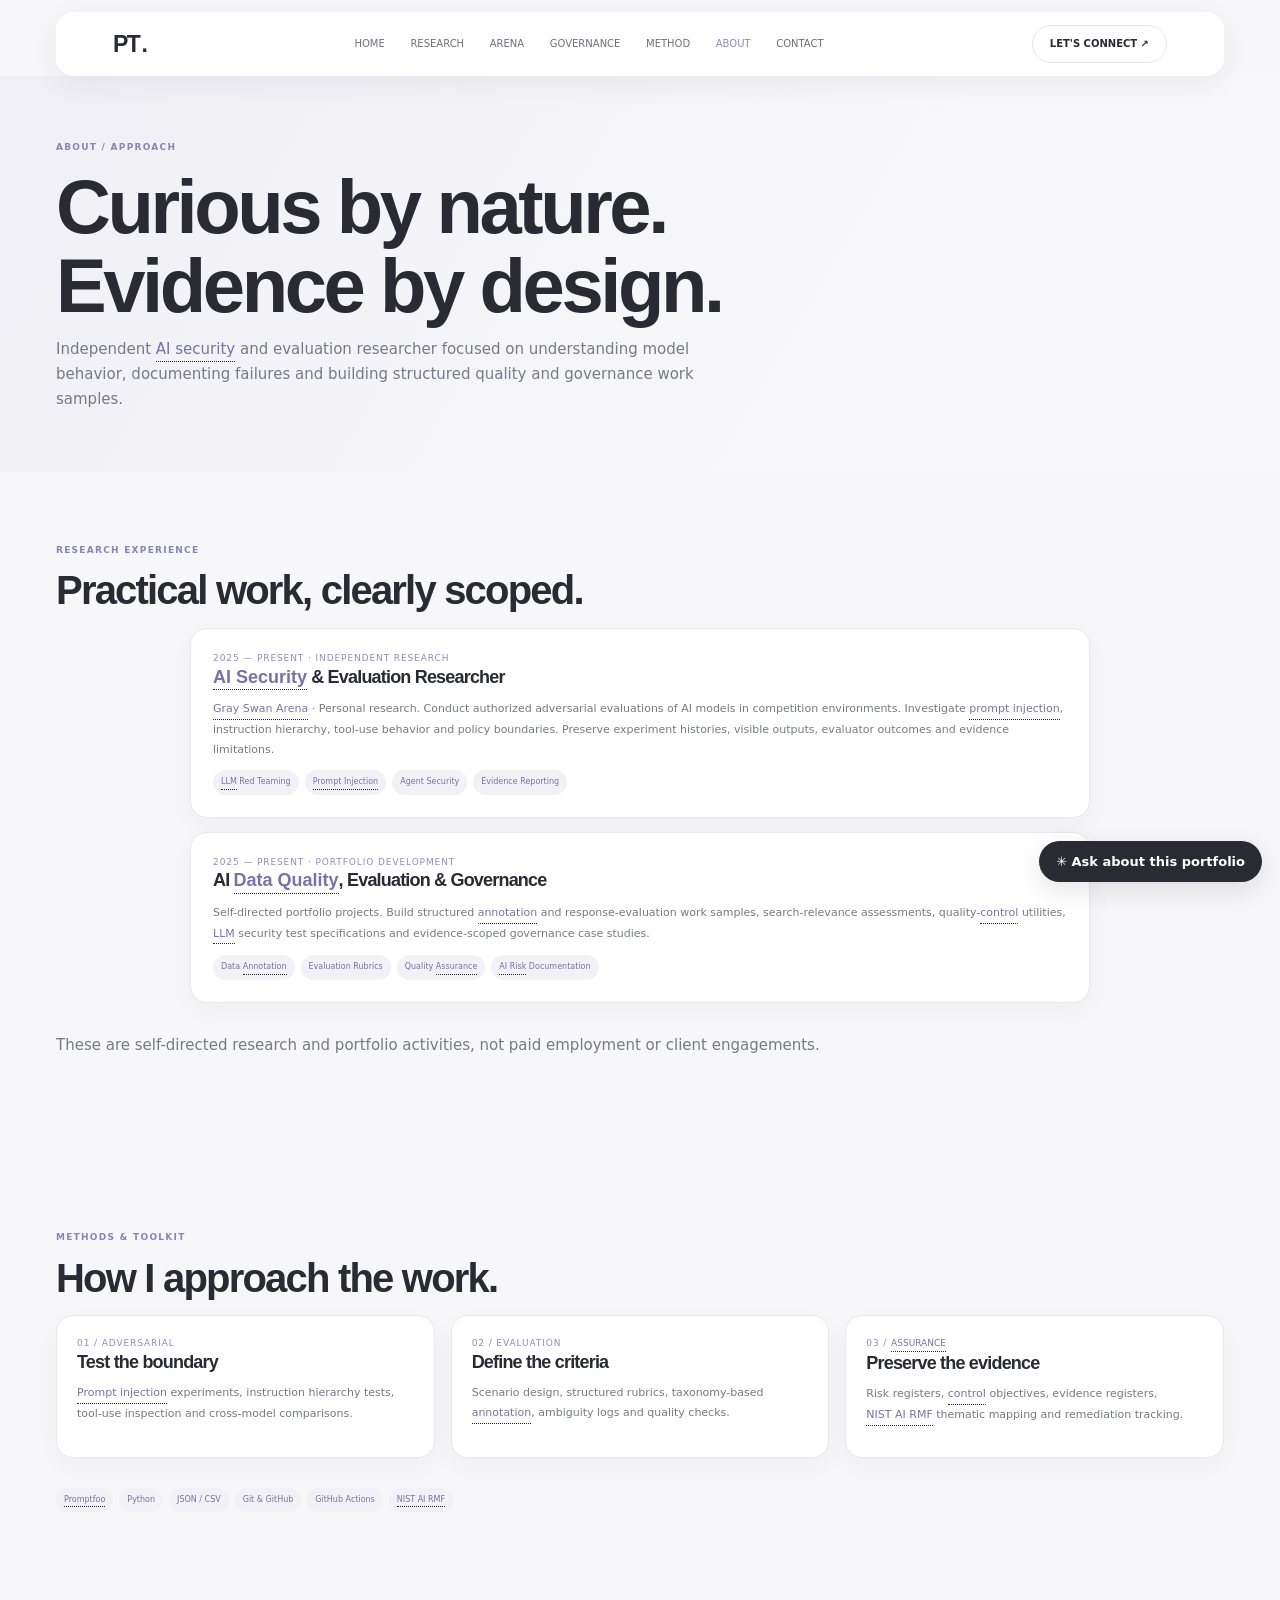
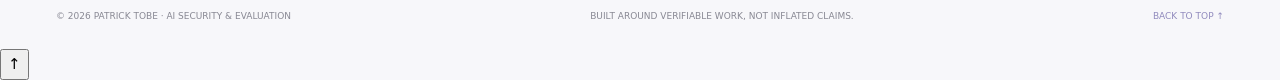
==== about.html @ 57ea8e9d "Remove final off-palette accents" ====
<!doctype html><html lang="en"><head><meta charset="utf-8"><meta name="viewport" content="width=device-width,initial-scale=1"><meta name="theme-color" content="#ffffff"><meta name="description" content="Independent AI security and evaluation researcher. Experience, methods and toolkit."><title>About & Approach | Patrick Tobe</title><link rel="stylesheet" href="/assets/site.css?v=d9d72f1"></head><body class="page-transition"><div class="cursor-glow"></div><header class="nav"><div class="wrap navin"><a class="brand" href="/">PT<b>.</b></a><nav class="links" aria-label="Main navigation"><a href="/">HOME</a><a href="/research.html" >RESEARCH</a><a href="/achievements.html">ARENA</a><a href="/governance.html" >GOVERNANCE</a><a href="/methodology.html" >METHOD</a><a href="/about.html" aria-current="page">ABOUT</a><a href="/contact.html" >CONTACT</a></nav><a class="navcta" href="/contact.html">LET'S CONNECT ↗</a><button class="menu" aria-label="Toggle navigation" aria-expanded="false">☰</button></div></header><main><section class="page-hero"><div class="wrap"><div class="eyebrow">ABOUT / APPROACH</div><h1>Curious by nature.<br><span class="gradient-text">Evidence by design.</span></h1><p>Independent AI security and evaluation researcher focused on understanding model behavior, documenting failures and building structured quality and governance work samples.</p></div></section><section class="section"><div class="wrap"><div class="section-head"><div><div class="eyebrow">RESEARCH EXPERIENCE</div><h2>Practical work, <span class="gradient-text">clearly scoped.</span></h2></div></div><div class="timeline"><article class="timeline-item reveal"><div class="meta">2025 — PRESENT · INDEPENDENT RESEARCH</div><h3>AI Security & Evaluation Researcher</h3><p>Gray Swan Arena · Personal research. Conduct authorized adversarial evaluations of AI models in competition environments. Investigate prompt injection, instruction hierarchy, tool-use behavior and policy boundaries. Preserve experiment histories, visible outputs, evaluator outcomes and evidence limitations.</p><div class="tags"><span class="tag-pill">LLM Red Teaming</span><span class="tag-pill">Prompt Injection</span><span class="tag-pill">Agent Security</span><span class="tag-pill">Evidence Reporting</span></div></article><article class="timeline-item reveal"><div class="meta">2025 — PRESENT · PORTFOLIO DEVELOPMENT</div><h3>AI Data Quality, Evaluation & Governance</h3><p>Self-directed portfolio projects. Build structured annotation and response-evaluation work samples, search-relevance assessments, quality-control utilities, LLM security test specifications and evidence-scoped governance case studies.</p><div class="tags"><span class="tag-pill">Data Annotation</span><span class="tag-pill">Evaluation Rubrics</span><span class="tag-pill">Quality Assurance</span><span class="tag-pill">AI Risk Documentation</span></div></article></div><p class="footnote" style="color:#777984;margin:30px 0">These are self-directed research and portfolio activities, not paid employment or client engagements.</p></div></section><section class="section tint"><div class="wrap"><div class="section-head"><div><div class="eyebrow">METHODS & TOOLKIT</div><h2>How I approach <span class="gradient-text">the work.</span></h2></div></div><div class="cards"><article class="card"><div class="card-body"><div class="meta">01 / ADVERSARIAL</div><h3>Test the boundary</h3><p>Prompt injection experiments, instruction hierarchy tests, tool-use inspection and cross-model comparisons.</p></div></article><article class="card"><div class="card-body"><div class="meta">02 / EVALUATION</div><h3>Define the criteria</h3><p>Scenario design, structured rubrics, taxonomy-based annotation, ambiguity logs and quality checks.</p></div></article><article class="card"><div class="card-body"><div class="meta">03 / ASSURANCE</div><h3>Preserve the evidence</h3><p>Risk registers, control objectives, evidence registers, NIST AI RMF thematic mapping and remediation tracking.</p></div></article></div><div class="tags" style="margin-top:30px"><span class="tag-pill">Promptfoo</span><span class="tag-pill">Python</span><span class="tag-pill">JSON / CSV</span><span class="tag-pill">Git & GitHub</span><span class="tag-pill">GitHub Actions</span><span class="tag-pill">NIST AI RMF</span></div></div></section></main><footer class="wrap footer"><span>© 2026 PATRICK TOBE · AI SECURITY & EVALUATION</span><span>BUILT AROUND VERIFIABLE WORK, NOT INFLATED CLAIMS.</span><a href="#top" onclick="window.scrollTo({top:0,behavior:'smooth'});return false">BACK TO TOP ↑</a></footer><button class="backtop" aria-label="Back to top">↑</button><script src="/assets/portfolio-guide.js" defer></script><script src="/assets/site.js" defer></script></body></html>
---- assets/site.css ----
/* Patrick Tobe portfolio — single editorial design system */
:root{--ink:#292a32;--muted:#777984;--accent:#918bbd;--accent-2:#aaa5ca;--paper:#f7f7fa;--white:#fff;--line:#e8e7ed;--soft:#f0eff5;--shadow:0 12px 34px rgba(41,42,50,.07);font-synthesis:none}
*{box-sizing:border-box}
html{width:100%;min-width:320px;scroll-behavior:smooth;background:var(--paper)}
body{margin:0;width:100%;min-width:320px;max-width:none;overflow-x:hidden;background:var(--paper);color:var(--ink);font:15px/1.65 'DM Sans',Manrope,system-ui,sans-serif}
a{color:inherit;text-decoration:none}button{font:inherit}img,svg,video{max-width:100%;height:auto}
.wrap{width:min(1320px,calc(100% - 112px));margin-inline:auto}
h1,h2,h3,p{margin-top:0}h1,h2,h3{font-family:Manrope,'DM Sans',sans-serif;letter-spacing:-.045em;color:var(--ink)}
h1{font-size:clamp(48px,6vw,76px);line-height:1.04;font-weight:800;margin:12px 0}
h2{font-size:clamp(28px,3.2vw,40px);line-height:1.16;font-weight:750;margin:10px 0 14px}
h3{font-size:18px;line-height:1.3;margin-bottom:9px}
p{color:var(--muted)}
.eyebrow{font-size:9px;line-height:1.5;letter-spacing:.14em;text-transform:uppercase;color:#8984b5;font-weight:800}
.nav{position:sticky;top:12px;z-index:100;width:min(1320px,calc(100% - 112px));height:64px;margin:12px auto 0;background:rgba(255,255,255,.82);backdrop-filter:blur(22px);border:1px solid rgba(255,255,255,.9);border-radius:18px;box-shadow:0 7px 28px rgba(40,40,55,.07)}
.navin{height:100%;display:flex;align-items:center;justify-content:space-between;gap:24px}
.brand{display:flex;align-items:center;gap:2px;font:800 23px Manrope,sans-serif;letter-spacing:-1.5px}.brand>span{color:var(--accent)}.brand small{display:block;margin-left:8px;font:500 8px/1.3 'DM Sans',sans-serif;letter-spacing:.03em;color:var(--muted);max-width:78px}
.links{display:flex;align-items:center;gap:clamp(14px,2vw,28px)}.links a{font-size:10px;color:#6f707a;white-space:nowrap}.links a:hover,.links a[aria-current=page]{color:var(--accent)}
.navcta{display:inline-flex;align-items:center;gap:12px;padding:10px 17px;border:1px solid var(--line);border-radius:30px;background:#fff;font-size:10px;font-weight:700;white-space:nowrap}.navcta span{font-size:15px}
.menu{display:none;border:1px solid var(--line);background:#fff;border-radius:50%;width:40px;height:40px}
.btn{display:inline-flex;align-items:center;justify-content:center;gap:14px;padding:12px 19px;border-radius:30px;font-size:10px;font-weight:700;transition:transform .2s,box-shadow .2s}.btn:hover{transform:translateY(-2px);box-shadow:var(--shadow)}.btn.primary{background:#252630;color:#fff}.btn.secondary{background:#fff;border:1px solid var(--line);color:var(--ink)}
.hero{min-height:440px;display:grid;grid-template-columns:1fr 1fr;align-items:center;padding-block:58px 46px;position:relative}
.hero-copy{max-width:600px}.hero-role{font:700 clamp(25px,3vw,36px)/1.2 Manrope,sans-serif;letter-spacing:-.04em;color:#8b85ba;margin:3px 0 18px}.lead{max-width:500px;font-size:13px;line-height:1.85;color:#777984}
.hero-actions{display:flex;gap:10px;flex-wrap:wrap;margin:24px 0 26px}.socials{display:flex;align-items:center;gap:18px;flex-wrap:wrap}.socials span,.socials a{font-size:9px;color:#858590}.socials span{letter-spacing:.12em}.socials a{font-weight:700}
.hero-empty{height:100%;min-height:300px;background:transparent}
.about-band{display:grid;grid-template-columns:1fr 1fr;gap:64px;align-items:center;padding:30px 34px 32px;border:1px solid rgba(255,255,255,.9);border-radius:22px;background:rgba(255,255,255,.55);box-shadow:0 10px 35px rgba(41,42,50,.035)}
.about-intro h2{font-size:clamp(24px,2.4vw,32px)}
.mini-stats{display:grid;grid-template-columns:repeat(3,1fr);gap:10px;margin-top:22px}.mini-stats div{display:grid;gap:2px}.mini-stats strong{font:800 22px Manrope;color:#6f6a9f}.mini-stats span{font-size:9px;color:var(--muted)}
.about-copy p{font-size:12px;line-height:1.9}.about-copy small{display:block;margin-top:14px;font-size:9px;color:#9999a1;line-height:1.6}.text-link{font-size:10px;font-weight:700;color:#7772a7}.text-link:hover{color:#514b82}
.section{padding-block:72px}.section-heading{display:flex;align-items:end;justify-content:space-between;gap:30px;margin-bottom:26px}.section-heading>div{max-width:620px}.section-heading>p{max-width:430px;font-size:12px;line-height:1.8;margin-bottom:4px}
.service-grid{display:grid;grid-template-columns:repeat(4,minmax(0,1fr));gap:16px}.service-card{position:relative;min-height:205px;padding:22px 20px;border:1px solid var(--line);border-radius:17px;background:rgba(255,255,255,.72);box-shadow:0 7px 25px rgba(40,40,55,.035);transition:transform .25s,box-shadow .25s}.service-card:hover{transform:translateY(-4px);box-shadow:var(--shadow)}
.service-icon{display:grid;place-items:center;width:34px;height:34px;border-radius:10px;margin-bottom:18px;font-size:10px;font-weight:800}.icon-lilac{background:#f0edf8;color:#8179b4}.icon-blue{background:#edf2fa;color:#7e94bb}.icon-grey{background:#f0f0f2;color:#777984}.icon-mauve{background:#f4edf3;color:#a18aa7}
.service-card h3{font-size:16px}.service-card p{font-size:10px;line-height:1.8;margin:0;max-width:260px}.card-arrow{position:absolute;right:18px;bottom:15px;font-size:15px;color:#777984}
.tools-panel{display:grid;grid-template-columns:260px 1fr;align-items:center;gap:35px;padding:26px 30px;border:1px solid rgba(255,255,255,.95);border-radius:18px;background:rgba(255,255,255,.64)}.tools-panel h2{font-size:25px;margin-bottom:0}.tool-list{display:flex;flex-wrap:wrap;gap:9px}.tool-list span{padding:9px 13px;border:1px solid var(--line);border-radius:9px;background:#fff;color:#777984;font-size:9px}
.project-grid{display:grid;grid-template-columns:repeat(3,minmax(0,1fr));gap:18px}.project-card{overflow:hidden;border:1px solid var(--line);border-radius:17px;background:#fff;box-shadow:0 8px 26px rgba(40,40,55,.04)}.project-art{height:165px;position:relative;display:flex;align-items:flex-end;justify-content:space-between;padding:20px;background:linear-gradient(135deg,#f1eff7,#e9eaf1);overflow:hidden}.project-art:before,.project-art:after{content:"";position:absolute;border:1px solid rgba(139,133,186,.23);border-radius:50%;width:170px;height:170px;right:22px;top:-72px}.project-art:after{width:115px;height:115px;right:50px;top:-45px}.project-art span,.project-art b{position:relative;z-index:1;color:#7772a7}.project-art span{font-size:9px;letter-spacing:.12em;font-weight:700}.project-art b{font:700 42px Manrope;color:#9993c2}.art-eval{background:linear-gradient(135deg,#f1f2f7,#e9edf3)}.art-data{background:linear-gradient(135deg,#f3f1f5,#eeedf2)}
.project-info{padding:20px}.project-info .eyebrow{font-size:8px}.project-info h3{margin:8px 0}.project-info p{font-size:10px;line-height:1.8;min-height:55px}
.process-section{padding:64px 0;background:linear-gradient(110deg,#f0eff5,#f8f8fa 60%,#f1f1f6)}.process-grid{display:grid;grid-template-columns:repeat(5,minmax(0,1fr));gap:12px}.process-grid>div{padding:18px 15px;border:1px solid rgba(255,255,255,.95);border-radius:13px;background:rgba(255,255,255,.68)}.process-grid b{display:block;font:700 18px Manrope;color:#918bbd;margin-bottom:15px}.process-grid h3{font-size:13px}.process-grid p{font-size:9px;line-height:1.7;margin:0}
.evidence-grid{display:grid;grid-template-columns:repeat(3,minmax(0,1fr));gap:15px}.evidence-card{padding:23px;border:1px solid var(--line);border-radius:15px;background:#fff}.evidence-card>span{font:700 12px Manrope;color:#918bbd}.evidence-card h3{margin:13px 0 7px}.evidence-card p{font-size:10px;line-height:1.8;margin:0}
.contact-band{padding:50px 0;background:linear-gradient(115deg,#f0eff5,#f8f8fa)}.contact-inner{display:flex;align-items:center;justify-content:space-between;gap:30px}.contact-inner>div{max-width:700px}.contact-inner h2{max-width:650px}.contact-inner p{font-size:11px;margin:0}
.footer{display:flex;justify-content:space-between;gap:20px;padding-block:25px;color:#888893;font-size:9px}.footer a{color:#7772a7}
.page-transition{animation:fadeIn .35s ease both}@keyframes fadeIn{from{opacity:.7}to{opacity:1}}
/* Supporting pages use the same restrained system */
.page-hero{padding:65px 0 45px;background:linear-gradient(120deg,#f0eff5,#f8f8fa 65%)}.page-hero h1{max-width:900px}.page-hero p{max-width:680px;color:var(--muted)}
.cards,.project-list{display:grid;grid-template-columns:repeat(3,minmax(0,1fr));gap:16px}.card,.timeline-item,.arena-banner,.contact-panel{border:1px solid var(--line);border-radius:17px;background:#fff;box-shadow:0 8px 26px rgba(40,40,55,.04)}.card{overflow:hidden}.card-body{padding:20px}.card p,.timeline-item p{font-size:11px;line-height:1.8;color:var(--muted)}.card-art{height:145px;display:grid;place-items:center;background:linear-gradient(135deg,#f0eff5,#e9eaf1)}.card-art b{font:700 48px Manrope;color:#918bbd}.meta,.tag{font-size:9px;letter-spacing:.1em;color:#918bbd}.tags{display:flex;flex-wrap:wrap;gap:6px}.tag-pill{padding:5px 8px;border-radius:20px;background:#f2f1f6;color:#7772a7;font-size:8px}.feature{padding:26px;border-radius:17px;background:#f0eff5;border:1px solid var(--line);color:var(--ink)}.feature h3{font-size:22px}.feature p{font-size:11px}.feature .huge{color:#918bbd20}.feature .tag{color:#918bbd}.stats{display:grid;grid-template-columns:repeat(4,minmax(0,1fr));gap:12px}.stat{padding:18px;border:1px solid var(--line);border-radius:13px;background:#fff}.stat strong{display:block;font:800 30px Manrope;color:#7772a7}.stat span{font-size:8px;color:var(--muted)}.arena-profile-link{padding:20px;border:1px solid var(--line);border-radius:14px;background:#f1f0f6;color:var(--muted);font-size:10px}.arena-profile-link a{color:#7772a7}.arena-banner{padding:30px;background:#f0eff5}.arena-grid{display:grid;grid-template-columns:repeat(3,minmax(0,1fr));gap:12px}.arena-number{padding:16px;border-radius:12px;background:#fff}.arena-number strong{display:block;color:#7772a7;font:700 28px Manrope}.contact-grid{display:grid;grid-template-columns:1fr 1fr;gap:18px}.timeline{max-width:900px;margin:auto}.timeline-item{padding:22px;margin-bottom:14px}
@media(min-width:1600px){.wrap,.nav{width:min(1440px,calc(100% - 144px))}}
@media(max-width:1000px){.wrap{width:calc(100% - 64px)}.nav{width:calc(100% - 64px)}.links{gap:12px}.links a{font-size:9px}.service-grid{grid-template-columns:repeat(2,minmax(0,1fr))}.hero{min-height:390px}}
@media(max-width:700px){.wrap{width:calc(100% - 36px)}.nav{width:calc(100% - 24px);height:58px;top:8px;margin-top:8px}.navin{gap:10px}.brand{font-size:20px}.brand small{font-size:7px}.menu{display:block}.navcta{display:none}.links{display:none;position:absolute;left:0;right:0;top:64px;padding:18px 22px;background:rgba(255,255,255,.97);border:1px solid var(--line);border-radius:14px;box-shadow:var(--shadow);flex-direction:column;align-items:flex-start;gap:14px}.links.open{display:flex}.links a{font-size:12px}
.hero{min-height:0;grid-template-columns:1fr .08fr;padding-block:55px 38px}.hero-empty{min-height:230px}.hero h1{font-size:clamp(43px,12vw,60px)}.hero-role{font-size:25px}.lead{font-size:12px}
.about-band{grid-template-columns:1fr;gap:18px;padding:23px}.mini-stats strong{font-size:20px}
.section{padding-block:48px}.section-heading{display:block}.section-heading>p{margin-top:12px}.service-grid{grid-template-columns:1fr 1fr;gap:10px}.service-card{min-height:195px;padding:17px 14px}.service-card h3{font-size:14px}.service-card p{font-size:9px}
.tools-panel{grid-template-columns:1fr;gap:15px;padding:22px}.project-grid,.evidence-grid,.cards,.project-list{grid-template-columns:1fr}.project-art{height:140px}.process-section{padding:45px 0}.process-grid{grid-template-columns:1fr 1fr}.process-grid>div:last-child{grid-column:1/-1}
.contact-inner{display:block}.contact-inner .btn{margin-top:20px}.footer{flex-direction:column;gap:8px}.stats{grid-template-columns:repeat(2,minmax(0,1fr))}.arena-grid{grid-template-columns:repeat(2,minmax(0,1fr))}.contact-grid{grid-template-columns:1fr}
}
@media(max-width:390px){.service-grid{grid-template-columns:1fr}.hero{grid-template-columns:1fr}.hero-empty{min-height:80px}.mini-stats{gap:5px}.mini-stats span{font-size:8px}}
@media(prefers-reduced-motion:reduce){*,*:before,*:after{scroll-behavior:auto!important;animation-duration:.01ms!important;transition-duration:.01ms!important}}

/* Shared supporting-page components; same neutral lavender palette */
.plain-guide{padding:58px 0;background:#f7f7fa}.plain-guide .wrap{max-width:1100px}.plain-guide h2,.related-work h2{font-size:clamp(30px,3.5vw,44px);margin:10px 0 18px}.plain-guide p{max-width:820px;color:var(--muted);line-height:1.85}
.guide-steps{display:grid;grid-template-columns:repeat(3,minmax(0,1fr));gap:14px;margin:24px 0}.guide-steps article{background:#fff;border:1px solid var(--line);border-radius:14px;padding:20px}.guide-steps span,.case-jumps span{font-size:10px;color:#8984b5;letter-spacing:.1em}.guide-steps h3{font-size:18px;margin:10px 0}.guide-steps p{font-size:12px;margin:0}
.guide-foot,.evidence-note,.evidence-caveat{background:#f1f0f6;border-left:3px solid #aaa5ca;color:#555663;padding:15px 18px;border-radius:0 10px 10px 0;font-size:12px;line-height:1.8}
.related-work,.case-index{padding:55px 0;background:#f0eff5;border-top:1px solid var(--line)}.related-grid,.case-jumps{display:grid;grid-template-columns:repeat(4,minmax(0,1fr));gap:12px;margin-top:22px}.related-grid a,.case-jumps a{display:flex;flex-direction:column;gap:12px;justify-content:space-between;min-height:120px;padding:17px;background:#fff;border:1px solid var(--line);border-radius:12px;font-size:12px;font-weight:700;color:var(--ink)}.related-grid span,.related-grid em{font-size:9px;color:#8984b5;font-style:normal}.related-grid em{color:var(--muted);margin-top:auto}
.case-grid{display:grid;grid-template-columns:1fr;gap:20px}.case-panel{border:1px solid var(--line);border-radius:18px;padding:clamp(20px,3vw,34px);background:#fff;scroll-margin-top:90px}.case-panel h2{font-size:clamp(28px,3.5vw,42px)}.case-panel p,.case-panel ul{max-width:850px;color:var(--muted);line-height:1.85;font-size:12px}.case-panel h3{margin:22px 0 8px}.case-kpis{display:grid;grid-template-columns:repeat(3,minmax(0,1fr));gap:12px;margin:20px 0}.case-kpi{padding:16px;border:1px solid var(--line);border-radius:12px;background:#f7f7fa}.case-kpi strong{display:block;font:700 25px Manrope;color:#7772a7}.case-kpi span{font-size:9px;color:var(--muted)}.prompt-sample{white-space:pre-wrap;overflow-wrap:anywhere;background:#f1f0f6;color:#4d4d59;padding:18px;border-radius:12px;font:12px/1.8 'DM Sans',sans-serif}.case-actions,.evidence-links{display:flex;gap:12px;flex-wrap:wrap;margin-top:20px}.case-actions a{display:inline-flex}.case-panel details{margin-top:14px;border:1px solid var(--line);border-radius:10px;background:#fff}.case-panel summary{padding:13px 16px;cursor:pointer;color:#7772a7;font-size:12px;font-weight:700}.case-panel details p{padding:0 16px 15px;margin:0}.evidence-intro{max-width:850px}.evidence-grid{display:grid;grid-template-columns:repeat(2,minmax(0,1fr));gap:18px;margin:28px 0}.evidence-card{border:1px solid var(--line);border-radius:16px;overflow:hidden;background:#fff}.evidence-card img{display:block;width:100%;height:auto;background:#f0eff5}.evidence-copy{padding:20px}.evidence-copy h3{margin:0 0 8px}.evidence-copy p{line-height:1.7;font-size:12px}.evidence-tag{font-size:9px;letter-spacing:.12em;text-transform:uppercase;color:#8984b5}.prompt-excerpt{white-space:pre-wrap;overflow-wrap:anywhere;background:#f1f0f6;color:#50515b;border-radius:10px;padding:16px;font-size:12px;line-height:1.7}
@media(max-width:760px){.guide-steps,.related-grid,.case-jumps{grid-template-columns:1fr 1fr}.evidence-grid{grid-template-columns:1fr}.case-kpis{grid-template-columns:1fr 1fr}}
@media(max-width:440px){.guide-steps,.related-grid,.case-jumps{grid-template-columns:1fr}}

/* Final palette lock: neutral editorial surfaces with muted lavender only */
:root{--ink:#292a32;--muted:#777984;--accent:#918bbd;--accent-2:#aaa5ca;--paper:#f7f7fa;--white:#fff;--line:#e8e7ed;--soft:#f0eff5;--shadow:0 12px 34px rgba(41,42,50,.07)}
a{color:inherit}a:hover,a:focus-visible{color:#6f6a9f}
.links a:hover,.links a[aria-current=page],.hero-role,.mini-stats strong,.text-link,.footer a,.project-art span,.project-art b,.process-grid b,.evidence-card>span,.meta,.tag,.card-art b,.stat strong,.arena-number strong,.arena-profile-link a{color:#918bbd}
.icon-blue{background:#f0eff5;color:#918bbd}
.project-art,.art-eval,.art-data,.card-art{background:linear-gradient(135deg,#f1f0f6,#e9e8ef)}
.project-art:before,.project-art:after{border-color:rgba(145,139,189,.20)}
.btn.primary{background:#292a32;color:#fff}
button:not(.pg-launch):not(.pg-close):not(.pg-tab):not(.pg-chip):not(.pg-send){accent-color:#918bbd}
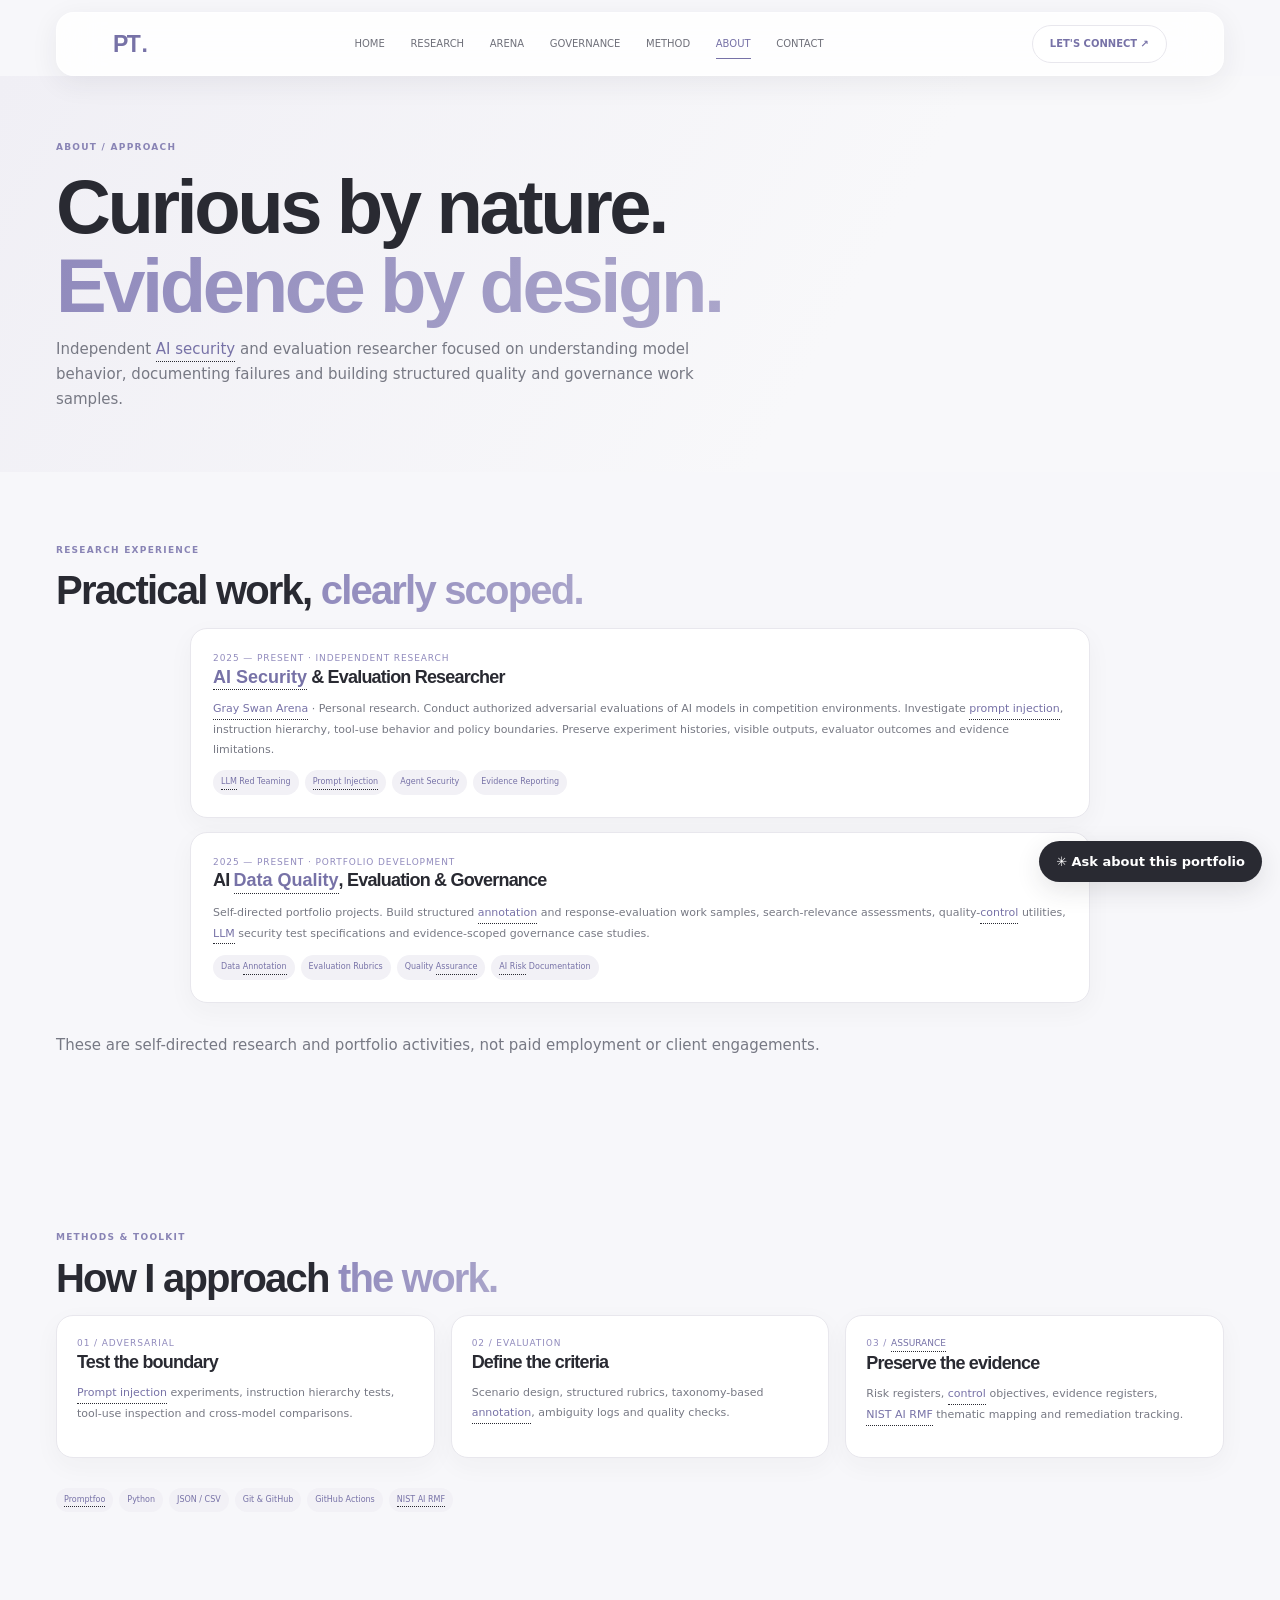
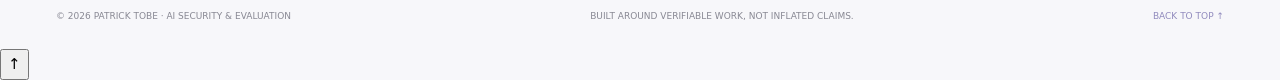
==== commit 965f4f49: "Refresh mobile layout stylesheet on profile pages" ====
--- a/about.html
+++ b/about.html
@@ -1 +1 @@
-<!doctype html><html lang="en"><head><meta charset="utf-8"><meta name="viewport" content="width=device-width,initial-scale=1"><meta name="theme-color" content="#ffffff"><meta name="description" content="Independent AI security and evaluation researcher. Experience, methods and toolkit."><title>About & Approach | Patrick Tobe</title><link rel="stylesheet" href="/assets/site.css?v=d9d72f1"></head><body class="page-transition"><div class="cursor-glow"></div><header class="nav"><div class="wrap navin"><a class="brand" href="/">PT<b>.</b></a><nav class="links" aria-label="Main navigation"><a href="/">HOME</a><a href="/research.html" >RESEARCH</a><a href="/achievements.html">ARENA</a><a href="/governance.html" >GOVERNANCE</a><a href="/methodology.html" >METHOD</a><a href="/about.html" aria-current="page">ABOUT</a><a href="/contact.html" >CONTACT</a></nav><a class="navcta" href="/contact.html">LET'S CONNECT ↗</a><button class="menu" aria-label="Toggle navigation" aria-expanded="false">☰</button></div></header><main><section class="page-hero"><div class="wrap"><div class="eyebrow">ABOUT / APPROACH</div><h1>Curious by nature.<br><span class="gradient-text">Evidence by design.</span></h1><p>Independent AI security and evaluation researcher focused on understanding model behavior, documenting failures and building structured quality and governance work samples.</p></div></section><section class="section"><div class="wrap"><div class="section-head"><div><div class="eyebrow">RESEARCH EXPERIENCE</div><h2>Practical work, <span class="gradient-text">clearly scoped.</span></h2></div></div><div class="timeline"><article class="timeline-item reveal"><div class="meta">2025 — PRESENT · INDEPENDENT RESEARCH</div><h3>AI Security & Evaluation Researcher</h3><p>Gray Swan Arena · Personal research. Conduct authorized adversarial evaluations of AI models in competition environments. Investigate prompt injection, instruction hierarchy, tool-use behavior and policy boundaries. Preserve experiment histories, visible outputs, evaluator outcomes and evidence limitations.</p><div class="tags"><span class="tag-pill">LLM Red Teaming</span><span class="tag-pill">Prompt Injection</span><span class="tag-pill">Agent Security</span><span class="tag-pill">Evidence Reporting</span></div></article><article class="timeline-item reveal"><div class="meta">2025 — PRESENT · PORTFOLIO DEVELOPMENT</div><h3>AI Data Quality, Evaluation & Governance</h3><p>Self-directed portfolio projects. Build structured annotation and response-evaluation work samples, search-relevance assessments, quality-control utilities, LLM security test specifications and evidence-scoped governance case studies.</p><div class="tags"><span class="tag-pill">Data Annotation</span><span class="tag-pill">Evaluation Rubrics</span><span class="tag-pill">Quality Assurance</span><span class="tag-pill">AI Risk Documentation</span></div></article></div><p class="footnote" style="color:#777984;margin:30px 0">These are self-directed research and portfolio activities, not paid employment or client engagements.</p></div></section><section class="section tint"><div class="wrap"><div class="section-head"><div><div class="eyebrow">METHODS & TOOLKIT</div><h2>How I approach <span class="gradient-text">the work.</span></h2></div></div><div class="cards"><article class="card"><div class="card-body"><div class="meta">01 / ADVERSARIAL</div><h3>Test the boundary</h3><p>Prompt injection experiments, instruction hierarchy tests, tool-use inspection and cross-model comparisons.</p></div></article><article class="card"><div class="card-body"><div class="meta">02 / EVALUATION</div><h3>Define the criteria</h3><p>Scenario design, structured rubrics, taxonomy-based annotation, ambiguity logs and quality checks.</p></div></article><article class="card"><div class="card-body"><div class="meta">03 / ASSURANCE</div><h3>Preserve the evidence</h3><p>Risk registers, control objectives, evidence registers, NIST AI RMF thematic mapping and remediation tracking.</p></div></article></div><div class="tags" style="margin-top:30px"><span class="tag-pill">Promptfoo</span><span class="tag-pill">Python</span><span class="tag-pill">JSON / CSV</span><span class="tag-pill">Git & GitHub</span><span class="tag-pill">GitHub Actions</span><span class="tag-pill">NIST AI RMF</span></div></div></section></main><footer class="wrap footer"><span>© 2026 PATRICK TOBE · AI SECURITY & EVALUATION</span><span>BUILT AROUND VERIFIABLE WORK, NOT INFLATED CLAIMS.</span><a href="#top" onclick="window.scrollTo({top:0,behavior:'smooth'});return false">BACK TO TOP ↑</a></footer><button class="backtop" aria-label="Back to top">↑</button><script src="/assets/portfolio-guide.js" defer></script><script src="/assets/site.js" defer></script></body></html>+<!doctype html><html lang="en"><head><meta charset="utf-8"><meta name="viewport" content="width=device-width,initial-scale=1"><meta name="theme-color" content="#ffffff"><meta name="description" content="Independent AI security and evaluation researcher. Experience, methods and toolkit."><title>About & Approach | Patrick Tobe</title><link rel="stylesheet" href="/assets/site.css?v=mobile-overflow-fix-20261128"></head><body class="page-transition"><div class="cursor-glow"></div><header class="nav"><div class="wrap navin"><a class="brand" href="/">PT<b>.</b></a><nav class="links" aria-label="Main navigation"><a href="/">HOME</a><a href="/research.html" >RESEARCH</a><a href="/achievements.html">ARENA</a><a href="/governance.html" >GOVERNANCE</a><a href="/methodology.html" >METHOD</a><a href="/about.html" aria-current="page">ABOUT</a><a href="/contact.html" >CONTACT</a></nav><a class="navcta" href="/contact.html">LET'S CONNECT ↗</a><button class="menu" aria-label="Toggle navigation" aria-expanded="false">☰</button></div></header><main><section class="page-hero"><div class="wrap"><div class="eyebrow">ABOUT / APPROACH</div><h1>Curious by nature.<br><span class="gradient-text">Evidence by design.</span></h1><p>Independent AI security and evaluation researcher focused on understanding model behavior, documenting failures and building structured quality and governance work samples.</p></div></section><section class="section"><div class="wrap"><div class="section-head"><div><div class="eyebrow">RESEARCH EXPERIENCE</div><h2>Practical work, <span class="gradient-text">clearly scoped.</span></h2></div></div><div class="timeline"><article class="timeline-item reveal"><div class="meta">2025 — PRESENT · INDEPENDENT RESEARCH</div><h3>AI Security & Evaluation Researcher</h3><p>Gray Swan Arena · Personal research. Conduct authorized adversarial evaluations of AI models in competition environments. Investigate prompt injection, instruction hierarchy, tool-use behavior and policy boundaries. Preserve experiment histories, visible outputs, evaluator outcomes and evidence limitations.</p><div class="tags"><span class="tag-pill">LLM Red Teaming</span><span class="tag-pill">Prompt Injection</span><span class="tag-pill">Agent Security</span><span class="tag-pill">Evidence Reporting</span></div></article><article class="timeline-item reveal"><div class="meta">2025 — PRESENT · PORTFOLIO DEVELOPMENT</div><h3>AI Data Quality, Evaluation & Governance</h3><p>Self-directed portfolio projects. Build structured annotation and response-evaluation work samples, search-relevance assessments, quality-control utilities, LLM security test specifications and evidence-scoped governance case studies.</p><div class="tags"><span class="tag-pill">Data Annotation</span><span class="tag-pill">Evaluation Rubrics</span><span class="tag-pill">Quality Assurance</span><span class="tag-pill">AI Risk Documentation</span></div></article></div><p class="footnote" style="color:#777984;margin:30px 0">These are self-directed research and portfolio activities, not paid employment or client engagements.</p></div></section><section class="section tint"><div class="wrap"><div class="section-head"><div><div class="eyebrow">METHODS & TOOLKIT</div><h2>How I approach <span class="gradient-text">the work.</span></h2></div></div><div class="cards"><article class="card"><div class="card-body"><div class="meta">01 / ADVERSARIAL</div><h3>Test the boundary</h3><p>Prompt injection experiments, instruction hierarchy tests, tool-use inspection and cross-model comparisons.</p></div></article><article class="card"><div class="card-body"><div class="meta">02 / EVALUATION</div><h3>Define the criteria</h3><p>Scenario design, structured rubrics, taxonomy-based annotation, ambiguity logs and quality checks.</p></div></article><article class="card"><div class="card-body"><div class="meta">03 / ASSURANCE</div><h3>Preserve the evidence</h3><p>Risk registers, control objectives, evidence registers, NIST AI RMF thematic mapping and remediation tracking.</p></div></article></div><div class="tags" style="margin-top:30px"><span class="tag-pill">Promptfoo</span><span class="tag-pill">Python</span><span class="tag-pill">JSON / CSV</span><span class="tag-pill">Git & GitHub</span><span class="tag-pill">GitHub Actions</span><span class="tag-pill">NIST AI RMF</span></div></div></section></main><footer class="wrap footer"><span>© 2026 PATRICK TOBE · AI SECURITY & EVALUATION</span><span>BUILT AROUND VERIFIABLE WORK, NOT INFLATED CLAIMS.</span><a href="#top" onclick="window.scrollTo({top:0,behavior:'smooth'});return false">BACK TO TOP ↑</a></footer><button class="backtop" aria-label="Back to top">↑</button><script src="/assets/portfolio-guide.js" defer></script><script src="/assets/site.js" defer></script></body></html>
--- a/assets/site.css
+++ b/assets/site.css
@@ -71,3 +71,220 @@
 .project-art:before,.project-art:after{border-color:rgba(145,139,189,.20)}
 .btn.primary{background:#292a32;color:#fff}
 button:not(.pg-launch):not(.pg-close):not(.pg-tab):not(.pg-chip):not(.pg-send){accent-color:#918bbd}
+
+/* Palette guard: no lemon, neon, cyan or saturated blue accents */
+.arena-banner .eyebrow,.arena-banner .meta,.arena-banner .tag{color:#918bbd!important}
+.arena-banner .btn.lime,.btn.lime{background:#fff!important;color:#292a32!important;border:1px solid #e8e7ed!important}
+a,.text-link,.card-link,.arena-profile-link a,.links a:hover,.links a[aria-current=page]{color:#7772a7}
+.gradient-text{background:linear-gradient(105deg,#918bbd,#aaa5ca)!important;background-clip:text!important;-webkit-background-clip:text!important;color:transparent!important;-webkit-text-fill-color:transparent!important}
+
+
+/* Research archive: preserve original card design; arrange the boxes in a compact horizontal grid */
+.project-list-horizontal{display:grid;grid-template-columns:repeat(3,minmax(0,1fr));gap:16px;align-items:stretch}
+.project-list-horizontal>.card{display:block;min-width:0;overflow:hidden}
+.project-list-horizontal>.card .card-art{height:145px;min-height:0;width:100%;display:grid;place-items:center}
+.project-list-horizontal>.card .card-body{display:block;padding:20px}
+.project-list-horizontal>.card .card-body h3{font-size:18px;margin:0 0 9px}
+.project-list-horizontal>.card .card-body p{font-size:11px;line-height:1.8;margin:0 0 12px}
+.project-list-horizontal>.card .tags{display:flex;flex-wrap:wrap;gap:6px;margin:0 0 10px}
+.project-list-horizontal>.card .tag-pill{font-size:8px;padding:5px 8px}
+.project-list-horizontal>.card .card-link{font-size:10px;margin-top:0}
+.arena-research-group{padding:25px;border:1px solid var(--line);border-radius:19px;background:rgba(255,255,255,.45);margin:22px 0 40px}
+.arena-group-heading{display:flex;align-items:end;justify-content:space-between;gap:20px;margin-bottom:18px;padding-bottom:17px;border-bottom:1px solid var(--line)}
+.arena-group-heading h3,.other-research h3{font-size:24px;margin:5px 0}
+.arena-group-heading p{font-size:11px;margin:0}
+.gsw-arrow{color:#918bbd;font-size:1.1em;font-weight:700;margin-left:5px}
+.other-research{margin-top:34px}
+.other-research>.eyebrow{margin-bottom:5px}
+.other-research>h3{margin:5px 0 18px}
+@media(max-width:1000px){.project-list-horizontal{grid-template-columns:repeat(2,minmax(0,1fr))}}
+@media(max-width:700px){
+ .project-list-horizontal{grid-template-columns:repeat(2,minmax(0,1fr));gap:12px}
+ .project-list-horizontal>.card .card-art{height:110px}
+ .project-list-horizontal>.card .card-body{padding:14px}
+ .project-list-horizontal>.card .card-body h3{font-size:15px}
+ .project-list-horizontal>.card .card-body p{font-size:10px;line-height:1.65}
+ .arena-research-group{padding:15px;margin:12px 0 30px}
+ .arena-group-heading{align-items:flex-start;flex-direction:column;gap:8px}
+}
+@media(max-width:390px){
+ .project-list-horizontal{grid-template-columns:repeat(2,minmax(0,1fr));gap:8px}
+ .project-list-horizontal>.card .card-art{height:90px}
+ .project-list-horizontal>.card .card-body{padding:11px}
+ .project-list-horizontal>.card .card-body h3{font-size:13px}
+ .project-list-horizontal>.card .card-body p{font-size:9px;line-height:1.5}
+}
+
+/* Research cards now share the exact visual language of homepage featured projects */
+.project-list-horizontal{display:grid;grid-template-columns:repeat(2,minmax(0,1fr));gap:16px;align-items:stretch}
+.project-list-horizontal>.research-project-card{display:block;min-width:0;overflow:hidden;border:1px solid var(--line);border-radius:17px;background:#fff;box-shadow:0 8px 26px rgba(40,40,55,.04)}
+.research-project-card .project-art{height:145px;position:relative;display:flex;align-items:flex-end;justify-content:space-between;padding:20px;background:linear-gradient(135deg,#f1eff7,#e9eaf1);overflow:hidden}
+.research-project-card .project-art span,.research-project-card .project-art b{position:relative;z-index:1}
+.research-project-card .project-info{padding:18px}
+.research-project-card .project-info .eyebrow{font-size:8px}
+.research-project-card .project-info h3{font-size:17px;margin:8px 0}
+.research-project-card .project-info p{font-size:10px;line-height:1.75;min-height:0;margin:0 0 12px;color:var(--muted)}
+.research-project-card .tags{display:flex;flex-wrap:wrap;gap:6px;margin:0 0 12px}
+.research-project-card .tag-pill{padding:5px 8px;border-radius:20px;background:#f2f1f6;color:#7772a7;font-size:8px}
+.research-project-card .text-link{font-size:10px}
+@media(max-width:700px){
+ .project-list-horizontal{grid-template-columns:repeat(2,minmax(0,1fr));gap:11px}
+ .research-project-card .project-art{height:105px;padding:12px}
+ .research-project-card .project-art span{font-size:7px}
+ .research-project-card .project-art b{font-size:30px}
+ .research-project-card .project-info{padding:13px}
+ .research-project-card .project-info h3{font-size:14px;margin:6px 0}
+ .research-project-card .project-info p{font-size:9px;line-height:1.6}
+ .research-project-card .tag-pill{font-size:7px;padding:4px 6px}
+ .research-project-card .text-link{font-size:9px}
+}
+@media(max-width:360px){.project-list-horizontal{gap:8px}.research-project-card .project-info{padding:10px}.research-project-card .project-info h3{font-size:13px}}
+
+
+/* 2026 motion layer: restrained, accessible and progressive-enhancement friendly */
+.hero{isolation:isolate;overflow:visible}
+.hero:before{content:"";position:absolute;z-index:-1;inset:2% -4% 0 38%;pointer-events:none;background:radial-gradient(ellipse at 55% 45%,rgba(145,139,189,.13),transparent 58%),linear-gradient(rgba(145,139,189,.035) 1px,transparent 1px),linear-gradient(90deg,rgba(145,139,189,.035) 1px,transparent 1px);background-size:auto,34px 34px,34px 34px;mask-image:radial-gradient(ellipse at center,#000 12%,transparent 72%)}
+.hero-empty{position:relative;display:grid;place-items:center;perspective:900px}
+.hero-empty:before,.hero-empty:after{content:"";position:absolute;display:block;border:1px solid rgba(145,139,189,.25);border-radius:50%;width:min(28vw,330px);aspect-ratio:1;box-shadow:0 0 55px rgba(145,139,189,.08),inset 0 0 40px rgba(145,139,189,.06);animation:orbitFloat 12s ease-in-out infinite}
+.hero-empty:after{width:min(20vw,235px);border-color:rgba(145,139,189,.35);transform:rotateX(65deg) rotateZ(-25deg);animation:orbitTilt 18s linear infinite}
+.hero-empty{background:radial-gradient(circle at 50% 50%,rgba(145,139,189,.09),transparent 58%)}
+.hero-copy{animation:heroEnter .8s cubic-bezier(.2,.7,.2,1) both}
+.hero-copy .eyebrow{animation:heroEnter .65s .04s both}
+.hero-copy h1{animation:heroEnter .75s .1s both}
+.hero-copy .hero-role{animation:heroEnter .75s .18s both}
+.hero-copy .lead{animation:heroEnter .75s .25s both}
+.hero-copy .hero-actions,.hero-copy .socials{animation:heroEnter .75s .32s both}
+@keyframes heroEnter{from{opacity:0;transform:translateY(17px)}to{opacity:1;transform:translateY(0)}}
+@keyframes orbitFloat{0%,100%{transform:translate3d(0,0,0) rotate(0)}50%{transform:translate3d(0,-9px,0) rotate(5deg)}}
+@keyframes orbitTilt{from{transform:rotateX(65deg) rotateZ(-25deg)}to{transform:rotateX(65deg) rotateZ(335deg)}}
+/* Scroll reveals are activated by JS only after it has loaded successfully. */
+.js-motion .motion-reveal{opacity:0;transform:translateY(20px);transition:opacity .65s ease,transform .65s cubic-bezier(.2,.7,.2,1)}
+.js-motion .motion-reveal.is-visible{opacity:1;transform:translateY(0)}
+.js-motion .motion-reveal[data-motion-delay="1"]{transition-delay:.08s}
+.js-motion .motion-reveal[data-motion-delay="2"]{transition-delay:.16s}
+.js-motion .motion-reveal[data-motion-delay="3"]{transition-delay:.24s}
+.project-card,.service-card,.evidence-card,.research-project-card{transform-style:preserve-3d;transition:transform .28s ease,border-color .28s ease,box-shadow .28s ease}
+.project-card:hover,.service-card:hover,.evidence-card:hover,.research-project-card:hover{transform:translateY(-5px);border-color:rgba(145,139,189,.42);box-shadow:0 18px 42px rgba(41,42,50,.09)}
+.project-art{transition:background-position .5s ease}
+.project-card:hover .project-art:before{animation:artOrbit 7s linear infinite}
+@keyframes artOrbit{to{transform:rotate(360deg)}}
+.btn{position:relative;overflow:hidden;isolation:isolate}
+.btn:after{content:"";position:absolute;z-index:-1;inset:0;transform:translateX(-130%);background:linear-gradient(105deg,transparent,rgba(255,255,255,.22),transparent);transition:transform .65s ease}
+.btn:hover:after{transform:translateX(130%)}
+.links a{position:relative;transition:color .2s ease}
+.links a:after{content:"";position:absolute;left:0;right:0;bottom:-7px;height:1px;background:currentColor;transform:scaleX(0);transform-origin:left;transition:transform .22s ease}
+.links a:hover:after,.links a[aria-current=page]:after{transform:scaleX(1)}
+@media(hover:hover) and (pointer:fine){.hero-copy{--pointer-x:50%;--pointer-y:50%}.hero-copy:after{content:"";position:absolute;z-index:-1;inset:-25px -35px;pointer-events:none;background:radial-gradient(260px circle at var(--pointer-x) var(--pointer-y),rgba(145,139,189,.10),transparent 70%)}}
+@media(max-width:700px){.hero:before{inset:0 -8% 0 18%;opacity:.7}.hero-empty:before{width:190px}.hero-empty:after{width:135px}.hero-empty{min-height:170px}}
+@media(prefers-reduced-motion:reduce){.hero-copy,.hero-copy>*{animation:none!important}.hero-empty:before,.hero-empty:after{animation:none!important}.js-motion .motion-reveal{opacity:1!important;transform:none!important;transition:none!important}.project-card,.service-card,.evidence-card,.research-project-card,.btn:after,.links a:after{transition:none!important}}
+
+
+/* Interactive research visuals: clear diagrams, evidence labels and touch-friendly controls */
+.visual-lab{padding:38px 0 8px}
+.visual-heading{max-width:760px;margin-bottom:20px}
+.visual-heading h2{font-size:clamp(25px,3vw,36px);margin:8px 0}
+.visual-heading p{font-size:12px;line-height:1.8;margin:0}
+.flow-panel,.eval-panel,.risk-panel{display:grid;grid-template-columns:minmax(0,1fr) minmax(240px,.85fr);gap:18px;padding:18px;border:1px solid var(--line);border-radius:18px;background:rgba(255,255,255,.84);box-shadow:0 12px 34px rgba(41,42,50,.045)}
+.flow-rail,.eval-list,.risk-list{display:grid;gap:8px;align-content:start}
+.flow-node,.eval-topic,.risk-row{width:100%;display:flex;align-items:center;gap:12px;text-align:left;padding:13px 15px;border:1px solid var(--line);border-radius:12px;background:#fff;color:var(--ink);cursor:pointer;transition:border-color .2s,background .2s,transform .2s}
+.flow-node:hover,.eval-topic:hover,.risk-row:hover{transform:translateX(2px);border-color:#aaa5ca}
+.flow-node[aria-pressed=true],.eval-topic[aria-pressed=true],.risk-row[aria-pressed=true]{border-color:#918bbd;background:#f5f4f9;box-shadow:inset 3px 0 #918bbd}
+.flow-node span,.eval-topic span,.risk-row span{font:700 10px Manrope;color:#918bbd;letter-spacing:.08em;min-width:26px}
+.flow-node strong,.eval-topic strong,.risk-row strong{font-size:12px;font-weight:700}
+.eval-topic i,.risk-row i{margin-left:auto;font-style:normal;color:#918bbd}
+.flow-detail,.eval-detail,.risk-detail{min-height:210px;padding:23px;border-radius:14px;background:linear-gradient(145deg,#f4f3f8,#fff);border:1px solid #eceaf2;display:flex;flex-direction:column;justify-content:center}
+.flow-detail h3,.eval-detail h3,.risk-detail h3{font-size:23px;margin:10px 0}
+.flow-detail p,.eval-detail p,.risk-detail p{font-size:12px;line-height:1.8;margin:0 0 14px}
+.flow-evidence{padding:12px 14px;border-radius:10px;background:#fff;border:1px solid var(--line);font-size:10px;line-height:1.7;color:#7772a7}
+.eval-count{font:800 clamp(27px,4vw,40px) Manrope;color:#918bbd;letter-spacing:-.05em;margin:8px 0}
+.eval-detail small,.risk-detail small{font-size:9px;line-height:1.7;color:var(--muted)}
+.evidence-label{font-size:9px;letter-spacing:.12em;color:#918bbd;font-weight:800;margin:8px 0}
+.risk-control{padding:12px 14px;background:#fff;border:1px solid var(--line);border-radius:10px}
+.risk-proof{font-size:11px!important;color:#7772a7!important}
+@media(max-width:700px){.visual-lab{padding:28px 0 4px}.flow-panel,.eval-panel,.risk-panel{grid-template-columns:1fr;padding:12px;gap:10px}.flow-detail,.eval-detail,.risk-detail{min-height:0;padding:18px}.flow-node,.eval-topic,.risk-row{padding:12px}.visual-heading p{font-size:11px}}
+@media(prefers-reduced-motion:reduce){.flow-node,.eval-topic,.risk-row{transition:none!important}}
+
+/* Purpose-built interactive visual systems */
+.deep-visual{padding:38px 0 12px}
+.deep-visual h2{font-size:clamp(26px,3vw,38px);margin:8px 0}
+.deep-visual-intro{max-width:760px;font-size:12px;line-height:1.8;margin:0 0 20px}
+.attack-frame,.eval-visual,.method-map,.network-panel{padding:18px;border:1px solid var(--line);border-radius:18px;background:#fff;box-shadow:0 12px 34px rgba(41,42,50,.04)}
+.attack-frame svg,.method-map>svg,.eval-visual svg,.vuln-graphic svg,.network-wrap svg{display:block;width:100%;height:auto;overflow:visible}
+.attack-track,.method-line{fill:none;stroke:#e4e1ed;stroke-width:3;stroke-linecap:round}
+.attack-progress{fill:none;stroke:#918bbd;stroke-width:3;stroke-linecap:round;stroke-dasharray:730;stroke-dashoffset:730;transition:stroke-dashoffset .45s ease}
+.attack-node{cursor:pointer;outline:none}.attack-node circle{fill:#fff;stroke:#dcd9e7;stroke-width:2;transition:fill .25s,stroke .25s,filter .25s}
+.attack-node.active circle{fill:#918bbd;stroke:#918bbd;filter:drop-shadow(0 0 9px rgba(145,139,189,.38))}
+.attack-node.complete circle{fill:#eeedf5;stroke:#aaa5ca}
+.attack-number{font:700 13px Manrope;fill:#7772a7}.attack-node.active .attack-number{fill:#fff}
+.attack-label{font:600 12px 'DM Sans';fill:#555663}.attack-controls,.timeline-controls{display:flex;align-items:center;gap:10px;margin-top:15px;flex-wrap:wrap}
+.visual-control{border:1px solid var(--line);background:#fff;color:var(--ink);border-radius:30px;padding:9px 14px;font-size:10px;font-weight:700;cursor:pointer}
+.visual-control:disabled{opacity:.35;cursor:not-allowed}.visual-status{font-size:10px;color:var(--muted);margin-left:auto}
+.visual-detail{margin-top:14px;padding:20px;border:1px solid var(--line);border-radius:14px;background:linear-gradient(145deg,#f5f4f9,#fff)}
+.visual-detail h3{font-size:21px;margin:7px 0}.visual-detail p{font-size:12px;line-height:1.8;margin:0 0 10px}
+.visual-evidence{padding:12px 14px;border:1px solid var(--line);border-radius:10px;background:#fff;color:#7772a7;font-size:10px;line-height:1.75}
+.vuln-layout{display:grid;grid-template-columns:1.25fr .75fr;gap:16px;align-items:center;padding:15px;border:1px solid var(--line);border-radius:18px;background:#fff}
+.vuln-graphic svg{max-height:340px}.vuln-edge{fill:none;stroke:#e3e0eb;stroke-width:2;transition:stroke .25s,stroke-width .25s}.vuln-edge.active{stroke:#918bbd;stroke-width:4;stroke-dasharray:7 5;animation:edgeFlow 1.3s linear infinite}
+@keyframes edgeFlow{to{stroke-dashoffset:-24}}
+.vuln-core{fill:#f2f0f7;stroke:#c9c4dc;stroke-width:2}.vuln-core-label{font:700 12px Manrope;fill:#7772a7}
+.vuln-point{cursor:pointer;outline:none}.vuln-point circle{fill:#fff;stroke:#c9c4dc;stroke-width:2;transition:fill .2s,stroke .2s}.vuln-point text{font:700 13px Manrope;fill:#7772a7}.vuln-point.active circle{fill:#918bbd;stroke:#7772a7}.vuln-point.active text{fill:#fff}
+.vuln-list{display:grid;gap:8px}.vuln-select{padding:11px;border:1px solid var(--line);border-radius:10px;background:#fff;text-align:left;font-size:10px;color:var(--ink);cursor:pointer}.vuln-select[aria-pressed=true]{background:#f2f0f7;border-color:#918bbd}
+.evidence-timeline{padding:20px;border:1px solid var(--line);border-radius:18px;background:#fff}
+.timeline-rail{display:flex;align-items:flex-start;justify-content:space-between;position:relative;gap:5px;padding:10px 0 20px}
+.timeline-rail:before{content:"";position:absolute;top:25px;left:4%;right:4%;height:3px;background:#e7e4ee}
+.timeline-fill{position:absolute;top:25px;left:4%;height:3px;width:0;background:#918bbd;z-index:1;transition:width .35s}
+.timeline-stop{position:relative;z-index:2;display:grid;justify-items:center;gap:9px;flex:1;border:0;background:transparent;color:var(--muted);cursor:pointer}
+.timeline-stop span{display:grid;place-items:center;width:31px;height:31px;border:2px solid #d9d5e5;border-radius:50%;background:#fff;font:700 10px Manrope;color:#7772a7;transition:all .25s}
+.timeline-stop.active span{background:#918bbd;border-color:#918bbd;color:#fff;box-shadow:0 0 0 5px rgba(145,139,189,.12)}
+.timeline-stop.done span{background:#eeedf5;border-color:#aaa5ca}
+.timeline-stop small{font-size:9px;text-align:center;max-width:110px;line-height:1.4}
+.timeline-kind{font-size:9px;color:#918bbd;letter-spacing:.1em;text-transform:uppercase}
+.eval-axis{font:11px 'DM Sans';fill:#666775}.eval-track{fill:#efedf4}.eval-bar{fill:#918bbd;transition:width .8s cubic-bezier(.2,.7,.2,1)}.eval-disclaimer{font-size:10px;margin:12px 0}
+.method-node{cursor:pointer;outline:none}.method-node circle{fill:#fff;stroke:#d5d1e2;stroke-width:2;transition:all .25s}.method-node text{font:700 12px Manrope;fill:#7772a7}.method-node .method-label{font:600 12px 'DM Sans';fill:#555663}.method-node.active circle{fill:#918bbd;stroke:#7772a7;filter:drop-shadow(0 0 7px rgba(145,139,189,.35))}.method-node.active text{fill:#fff}.method-node.active .method-label{fill:#555663}
+.network-wrap{min-width:0}.network-legend{display:flex;justify-content:center;gap:28px;margin:8px 0 0}.network-legend span{font-size:9px;letter-spacing:.12em;color:#7772a7;font-weight:800}
+.network-edge{fill:none;stroke:#dedbe8;stroke-width:2;transition:opacity .25s,stroke .25s,stroke-width .25s}.network-edge.active{stroke:#918bbd;stroke-width:3;stroke-dasharray:7 6;animation:edgeFlow 1.2s linear infinite}.network-edge.dimmed{opacity:.15}
+.network-node{cursor:pointer;outline:none}.network-node rect{fill:#fff;stroke:#d8d4e4;stroke-width:2;transition:all .25s}.network-node text{font:600 12px 'DM Sans';fill:#555663;pointer-events:none}.network-node .network-kind{font:700 9px Manrope;fill:#918bbd}.network-node.active rect{fill:#f0eef6;stroke:#918bbd;stroke-width:3;filter:drop-shadow(0 4px 7px rgba(145,139,189,.18))}.network-node.dimmed{opacity:.32}
+.network-panel{display:grid;grid-template-columns:minmax(0,1.5fr) minmax(220px,.7fr);gap:15px;align-items:center}
+.network-detail{margin:0}
+@view-transition{navigation:auto}
+::view-transition-old(root){animation:pageOut .18s ease both}
+::view-transition-new(root){animation:pageIn .32s ease both}
+@keyframes pageOut{to{opacity:0;transform:translateY(-5px)}}
+@keyframes pageIn{from{opacity:0;transform:translateY(7px)}to{opacity:1;transform:translateY(0)}}
+@media(max-width:700px){
+ .deep-visual{padding:27px 0 8px}.attack-frame,.eval-visual,.method-map,.network-panel{padding:12px}
+ .attack-label{font-size:10px}.attack-node circle{r:22px}
+ .vuln-layout,.network-panel{grid-template-columns:1fr}
+ .timeline-rail{display:grid;grid-template-columns:1fr 1fr;gap:10px;padding:0}
+ .timeline-rail:before,.timeline-fill{display:none}
+ .timeline-stop{display:flex;align-items:center;text-align:left;gap:9px;padding:8px;border:1px solid var(--line);border-radius:10px}
+ .timeline-stop small{max-width:none;text-align:left}
+ .network-wrap svg{min-height:220px}
+}
+@media(prefers-reduced-motion:reduce){.attack-progress,.attack-node circle,.vuln-edge,.vuln-point circle,.timeline-fill,.timeline-stop span,.eval-bar,.method-node circle,.network-edge,.network-node rect{transition:none!important;animation:none!important}::view-transition-old(root),::view-transition-new(root){animation:none!important}}
+
+/* Mobile overflow repair: contact links and nested governance visual */
+.deep-visual.wrap{width:100%;max-width:100%;margin-inline:0;min-width:0}
+.network-panel,.network-wrap,.network-detail,.vuln-layout,.visual-detail{min-width:0;max-width:100%}
+.network-wrap{overflow:hidden}
+.network-wrap svg{width:100%;height:auto;min-width:0}
+.network-node text{font-size:11px}
+.network-node rect{vector-effect:non-scaling-stroke}
+.contact-grid{align-items:stretch;min-width:0}
+.contact-grid>*{min-width:0;max-width:100%}
+.contact-links{display:grid;grid-template-columns:1fr;gap:10px;min-width:0;width:100%}
+.contact-links a{display:block;min-width:0;max-width:100%;padding:13px 15px;border:1px solid var(--line);border-radius:12px;background:#fff;font-size:11px;line-height:1.65;white-space:normal;overflow-wrap:anywhere;word-break:normal}
+.contact-panel{min-width:0;padding:clamp(20px,3vw,34px)}
+.contact-panel h2,.contact-panel p{max-width:100%;overflow-wrap:break-word}
+.footer{align-items:flex-start;flex-wrap:wrap;row-gap:10px}
+.footer>*{min-width:0;max-width:100%;overflow-wrap:anywhere}
+@media(max-width:700px){
+ .contact-grid{grid-template-columns:minmax(0,1fr);gap:14px}
+ .contact-panel{padding:20px}
+ .contact-panel h2{font-size:clamp(26px,7vw,36px);line-height:1.14}
+ .contact-panel p{font-size:12px;line-height:1.8}
+ .contact-links{gap:8px}
+ .contact-links a{font-size:10px;padding:12px}
+ .footer{padding-bottom:28px}
+ .network-panel{grid-template-columns:minmax(0,1fr);gap:12px}
+ .network-detail{width:100%;overflow-wrap:anywhere}
+}
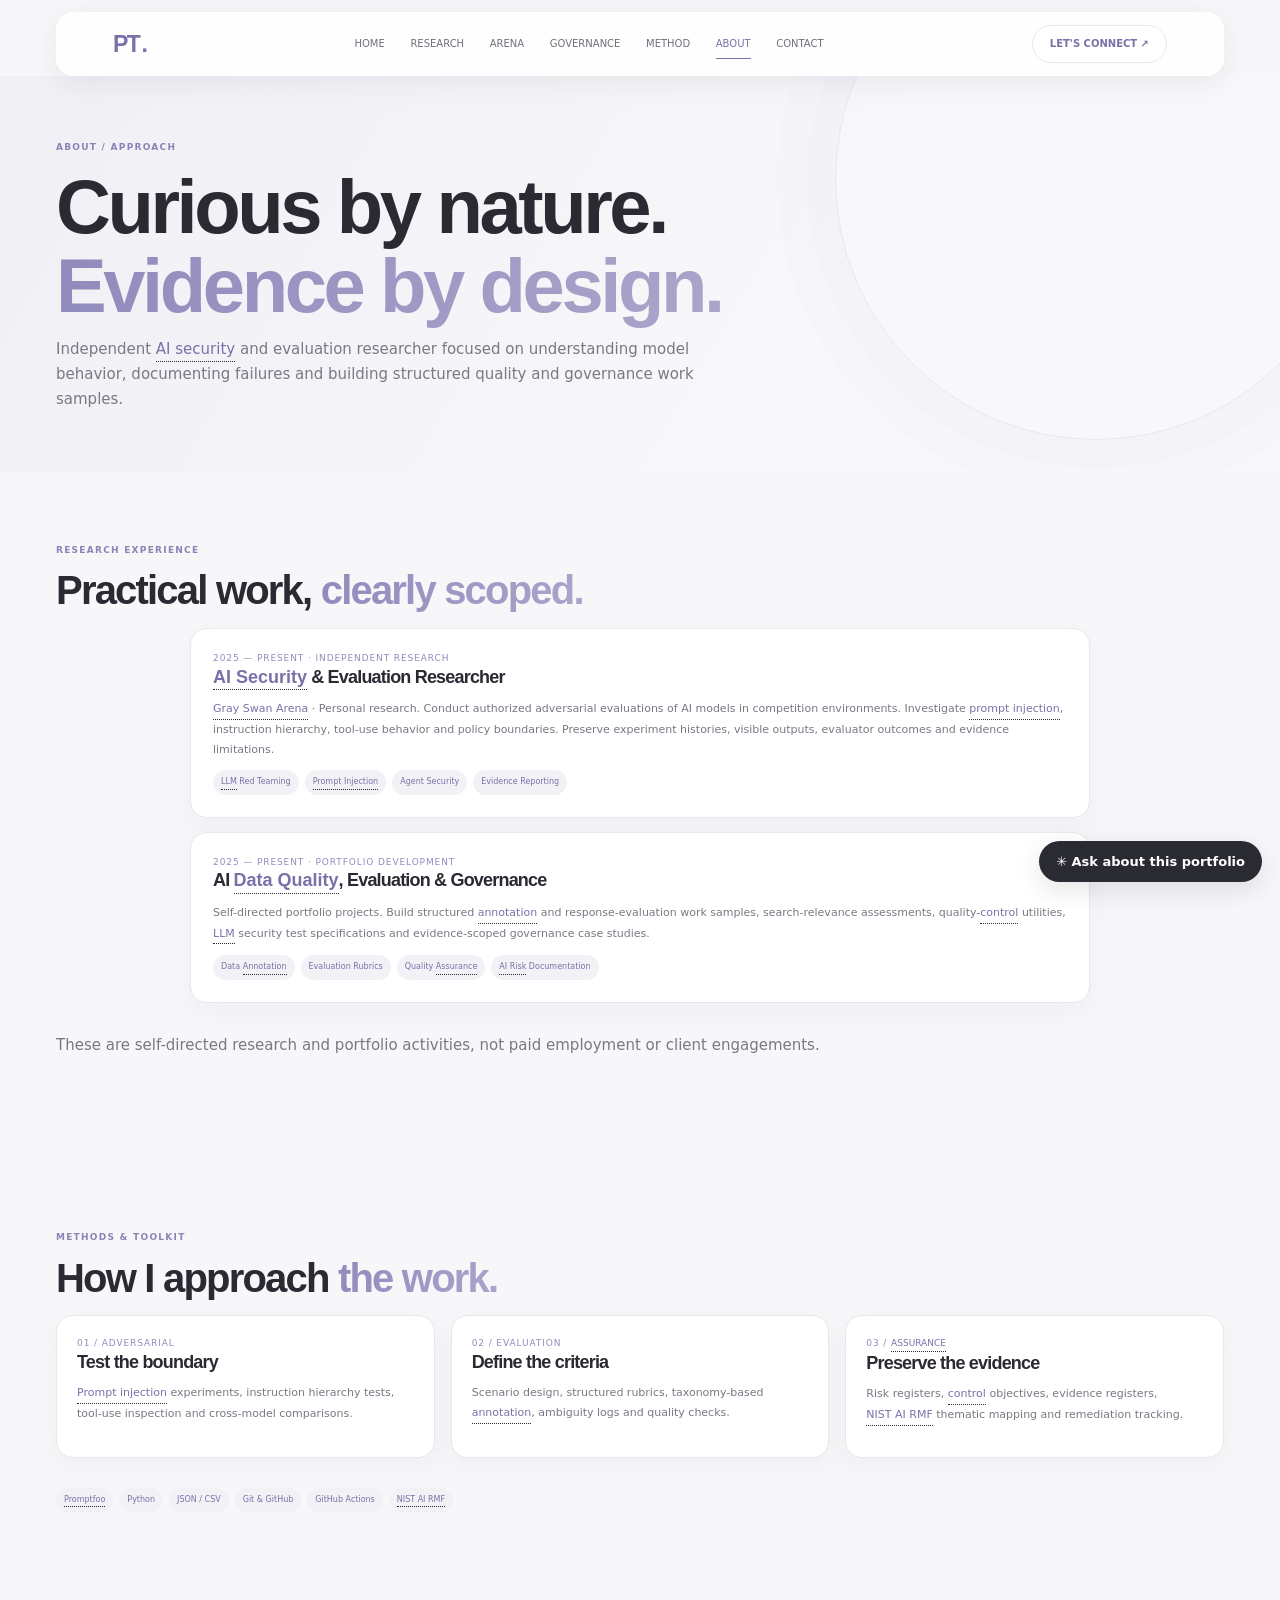
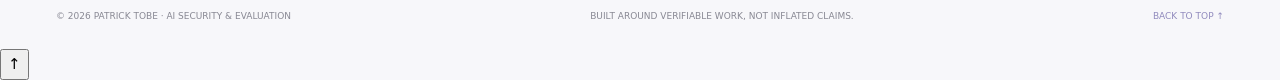
==== commit 84e2cd65: "Use unified shared stylesheet across portfolio pages" ====
--- a/about.html
+++ b/about.html
@@ -1 +1 @@
-<!doctype html><html lang="en"><head><meta charset="utf-8"><meta name="viewport" content="width=device-width,initial-scale=1"><meta name="theme-color" content="#ffffff"><meta name="description" content="Independent AI security and evaluation researcher. Experience, methods and toolkit."><title>About & Approach | Patrick Tobe</title><link rel="stylesheet" href="/assets/site.css?v=mobile-overflow-fix-20261128"></head><body class="page-transition"><div class="cursor-glow"></div><header class="nav"><div class="wrap navin"><a class="brand" href="/">PT<b>.</b></a><nav class="links" aria-label="Main navigation"><a href="/">HOME</a><a href="/research.html" >RESEARCH</a><a href="/achievements.html">ARENA</a><a href="/governance.html" >GOVERNANCE</a><a href="/methodology.html" >METHOD</a><a href="/about.html" aria-current="page">ABOUT</a><a href="/contact.html" >CONTACT</a></nav><a class="navcta" href="/contact.html">LET'S CONNECT ↗</a><button class="menu" aria-label="Toggle navigation" aria-expanded="false">☰</button></div></header><main><section class="page-hero"><div class="wrap"><div class="eyebrow">ABOUT / APPROACH</div><h1>Curious by nature.<br><span class="gradient-text">Evidence by design.</span></h1><p>Independent AI security and evaluation researcher focused on understanding model behavior, documenting failures and building structured quality and governance work samples.</p></div></section><section class="section"><div class="wrap"><div class="section-head"><div><div class="eyebrow">RESEARCH EXPERIENCE</div><h2>Practical work, <span class="gradient-text">clearly scoped.</span></h2></div></div><div class="timeline"><article class="timeline-item reveal"><div class="meta">2025 — PRESENT · INDEPENDENT RESEARCH</div><h3>AI Security & Evaluation Researcher</h3><p>Gray Swan Arena · Personal research. Conduct authorized adversarial evaluations of AI models in competition environments. Investigate prompt injection, instruction hierarchy, tool-use behavior and policy boundaries. Preserve experiment histories, visible outputs, evaluator outcomes and evidence limitations.</p><div class="tags"><span class="tag-pill">LLM Red Teaming</span><span class="tag-pill">Prompt Injection</span><span class="tag-pill">Agent Security</span><span class="tag-pill">Evidence Reporting</span></div></article><article class="timeline-item reveal"><div class="meta">2025 — PRESENT · PORTFOLIO DEVELOPMENT</div><h3>AI Data Quality, Evaluation & Governance</h3><p>Self-directed portfolio projects. Build structured annotation and response-evaluation work samples, search-relevance assessments, quality-control utilities, LLM security test specifications and evidence-scoped governance case studies.</p><div class="tags"><span class="tag-pill">Data Annotation</span><span class="tag-pill">Evaluation Rubrics</span><span class="tag-pill">Quality Assurance</span><span class="tag-pill">AI Risk Documentation</span></div></article></div><p class="footnote" style="color:#777984;margin:30px 0">These are self-directed research and portfolio activities, not paid employment or client engagements.</p></div></section><section class="section tint"><div class="wrap"><div class="section-head"><div><div class="eyebrow">METHODS & TOOLKIT</div><h2>How I approach <span class="gradient-text">the work.</span></h2></div></div><div class="cards"><article class="card"><div class="card-body"><div class="meta">01 / ADVERSARIAL</div><h3>Test the boundary</h3><p>Prompt injection experiments, instruction hierarchy tests, tool-use inspection and cross-model comparisons.</p></div></article><article class="card"><div class="card-body"><div class="meta">02 / EVALUATION</div><h3>Define the criteria</h3><p>Scenario design, structured rubrics, taxonomy-based annotation, ambiguity logs and quality checks.</p></div></article><article class="card"><div class="card-body"><div class="meta">03 / ASSURANCE</div><h3>Preserve the evidence</h3><p>Risk registers, control objectives, evidence registers, NIST AI RMF thematic mapping and remediation tracking.</p></div></article></div><div class="tags" style="margin-top:30px"><span class="tag-pill">Promptfoo</span><span class="tag-pill">Python</span><span class="tag-pill">JSON / CSV</span><span class="tag-pill">Git & GitHub</span><span class="tag-pill">GitHub Actions</span><span class="tag-pill">NIST AI RMF</span></div></div></section></main><footer class="wrap footer"><span>© 2026 PATRICK TOBE · AI SECURITY & EVALUATION</span><span>BUILT AROUND VERIFIABLE WORK, NOT INFLATED CLAIMS.</span><a href="#top" onclick="window.scrollTo({top:0,behavior:'smooth'});return false">BACK TO TOP ↑</a></footer><button class="backtop" aria-label="Back to top">↑</button><script src="/assets/portfolio-guide.js" defer></script><script src="/assets/site.js" defer></script></body></html>+<!doctype html><html lang="en"><head><meta charset="utf-8"><meta name="viewport" content="width=device-width,initial-scale=1"><meta name="theme-color" content="#ffffff"><meta name="description" content="Independent AI security and evaluation researcher. Experience, methods and toolkit."><title>About & Approach | Patrick Tobe</title><link rel="stylesheet" href="/assets/site.css?v=unified-motion-20261128"></head><body class="page-transition"><div class="cursor-glow"></div><header class="nav"><div class="wrap navin"><a class="brand" href="/">PT<b>.</b></a><nav class="links" aria-label="Main navigation"><a href="/">HOME</a><a href="/research.html" >RESEARCH</a><a href="/achievements.html">ARENA</a><a href="/governance.html" >GOVERNANCE</a><a href="/methodology.html" >METHOD</a><a href="/about.html" aria-current="page">ABOUT</a><a href="/contact.html" >CONTACT</a></nav><a class="navcta" href="/contact.html">LET'S CONNECT ↗</a><button class="menu" aria-label="Toggle navigation" aria-expanded="false">☰</button></div></header><main><section class="page-hero"><div class="wrap"><div class="eyebrow">ABOUT / APPROACH</div><h1>Curious by nature.<br><span class="gradient-text">Evidence by design.</span></h1><p>Independent AI security and evaluation researcher focused on understanding model behavior, documenting failures and building structured quality and governance work samples.</p></div></section><section class="section"><div class="wrap"><div class="section-head"><div><div class="eyebrow">RESEARCH EXPERIENCE</div><h2>Practical work, <span class="gradient-text">clearly scoped.</span></h2></div></div><div class="timeline"><article class="timeline-item reveal"><div class="meta">2025 — PRESENT · INDEPENDENT RESEARCH</div><h3>AI Security & Evaluation Researcher</h3><p>Gray Swan Arena · Personal research. Conduct authorized adversarial evaluations of AI models in competition environments. Investigate prompt injection, instruction hierarchy, tool-use behavior and policy boundaries. Preserve experiment histories, visible outputs, evaluator outcomes and evidence limitations.</p><div class="tags"><span class="tag-pill">LLM Red Teaming</span><span class="tag-pill">Prompt Injection</span><span class="tag-pill">Agent Security</span><span class="tag-pill">Evidence Reporting</span></div></article><article class="timeline-item reveal"><div class="meta">2025 — PRESENT · PORTFOLIO DEVELOPMENT</div><h3>AI Data Quality, Evaluation & Governance</h3><p>Self-directed portfolio projects. Build structured annotation and response-evaluation work samples, search-relevance assessments, quality-control utilities, LLM security test specifications and evidence-scoped governance case studies.</p><div class="tags"><span class="tag-pill">Data Annotation</span><span class="tag-pill">Evaluation Rubrics</span><span class="tag-pill">Quality Assurance</span><span class="tag-pill">AI Risk Documentation</span></div></article></div><p class="footnote" style="color:#777984;margin:30px 0">These are self-directed research and portfolio activities, not paid employment or client engagements.</p></div></section><section class="section tint"><div class="wrap"><div class="section-head"><div><div class="eyebrow">METHODS & TOOLKIT</div><h2>How I approach <span class="gradient-text">the work.</span></h2></div></div><div class="cards"><article class="card"><div class="card-body"><div class="meta">01 / ADVERSARIAL</div><h3>Test the boundary</h3><p>Prompt injection experiments, instruction hierarchy tests, tool-use inspection and cross-model comparisons.</p></div></article><article class="card"><div class="card-body"><div class="meta">02 / EVALUATION</div><h3>Define the criteria</h3><p>Scenario design, structured rubrics, taxonomy-based annotation, ambiguity logs and quality checks.</p></div></article><article class="card"><div class="card-body"><div class="meta">03 / ASSURANCE</div><h3>Preserve the evidence</h3><p>Risk registers, control objectives, evidence registers, NIST AI RMF thematic mapping and remediation tracking.</p></div></article></div><div class="tags" style="margin-top:30px"><span class="tag-pill">Promptfoo</span><span class="tag-pill">Python</span><span class="tag-pill">JSON / CSV</span><span class="tag-pill">Git & GitHub</span><span class="tag-pill">GitHub Actions</span><span class="tag-pill">NIST AI RMF</span></div></div></section></main><footer class="wrap footer"><span>© 2026 PATRICK TOBE · AI SECURITY & EVALUATION</span><span>BUILT AROUND VERIFIABLE WORK, NOT INFLATED CLAIMS.</span><a href="#top" onclick="window.scrollTo({top:0,behavior:'smooth'});return false">BACK TO TOP ↑</a></footer><button class="backtop" aria-label="Back to top">↑</button><script src="/assets/portfolio-guide.js" defer></script><script src="/assets/site.js" defer></script></body></html>
--- a/assets/site.css
+++ b/assets/site.css
@@ -288,3 +288,58 @@
  .network-panel{grid-template-columns:minmax(0,1fr);gap:12px}
  .network-detail{width:100%;overflow-wrap:anywhere}
 }
+
+/* Phase-based governance explorer */
+.phase-explorer{border:1px solid var(--line);border-radius:20px;background:#fff;overflow:hidden;box-shadow:0 12px 34px rgba(41,42,50,.05)}
+.phase-tabs{display:grid;grid-template-columns:repeat(3,minmax(0,1fr));gap:0;border-bottom:1px solid var(--line);background:#f8f7fa}
+.phase-tab{padding:17px 12px;border:0;border-bottom:3px solid transparent;background:transparent;color:#777984;font-size:11px;font-weight:800;cursor:pointer}
+.phase-tab[aria-selected=true]{color:#625c91;border-bottom-color:#918bbd;background:#fff}
+.phase-content{display:grid;grid-template-columns:minmax(210px,.8fr) minmax(0,1.2fr);gap:18px;padding:18px}
+.phase-items{display:grid;align-content:start;gap:9px;min-width:0}
+.phase-intro{font-size:11px;line-height:1.7;margin:0 0 5px}
+.phase-item{display:grid;grid-template-columns:28px minmax(0,1fr) 15px;align-items:center;gap:9px;text-align:left;padding:14px 12px;border:1px solid var(--line);border-radius:12px;background:#fff;color:var(--ink);cursor:pointer;min-width:0}
+.phase-item[aria-pressed=true]{background:#f3f1f8;border-color:#918bbd;box-shadow:inset 3px 0 #918bbd}
+.phase-index{font:800 10px Manrope;color:#918bbd}
+.phase-item strong{font-size:11px;line-height:1.4;overflow-wrap:anywhere}
+.phase-chevron{color:#918bbd}
+.phase-detail{padding:24px;border-radius:15px;background:linear-gradient(145deg,#f5f4f9,#fff);border:1px solid #eceaf2;min-width:0;align-self:stretch}
+.phase-detail h3{font-size:clamp(20px,2.5vw,28px);margin:10px 0}
+.phase-detail p{font-size:12px;line-height:1.8}
+.phase-relation{display:grid;gap:8px;margin:16px 0}
+.phase-relation-label{font-size:9px;letter-spacing:.12em;font-weight:800;color:#918bbd}
+.phase-chip-row{padding:11px 13px;border:1px solid #e4e1ed;border-radius:10px;background:#fff;font-size:10px;line-height:1.6;overflow-wrap:anywhere}
+@media(max-width:700px){
+ .phase-tabs{position:sticky;top:66px;z-index:4}
+ .phase-tab{padding:14px 5px;font-size:9px}
+ .phase-content{grid-template-columns:minmax(0,1fr);gap:12px;padding:12px}
+ .phase-detail{padding:17px}
+ .phase-item{padding:12px}
+}
+
+/* Governance explorer hierarchy: tabs are part of the panel, never an overlay */
+.phase-tabs{position:static!important;top:auto!important;z-index:auto!important}
+.phase-explorer{margin-top:14px}
+.phase-tab{min-height:48px}
+.phase-content{align-items:start}
+.phase-detail{overflow-wrap:anywhere}
+.deep-visual:has(.phase-explorer)>h2{margin:7px 0 12px;font-size:clamp(24px,3vw,34px)}
+.deep-visual:has(.phase-explorer){padding-top:28px}
+@media(max-width:700px){
+ .phase-tabs{position:static!important;display:grid;grid-template-columns:repeat(3,minmax(0,1fr))}
+ .phase-tab{min-height:54px;line-height:1.35;white-space:normal}
+ .phase-content{padding:12px}
+ .phase-detail{margin-top:2px}
+ .deep-visual:has(.phase-explorer)>h2{margin-bottom:10px}
+}
+
+
+/* Unified motion system for every portfolio page */
+.site-motion-ready .site-reveal{opacity:0;transform:translateY(16px);transition:opacity .62s cubic-bezier(.2,.7,.2,1),transform .62s cubic-bezier(.2,.7,.2,1);transition-delay:var(--site-motion-delay,0ms)}
+.site-motion-ready .site-reveal.site-revealed{opacity:1;transform:translateY(0)}
+.feature,.timeline-item,.card,.arena-banner,.case-panel,.contact-panel,.service-card,.project-card,.evidence-card{transition:transform .28s ease,border-color .28s ease,box-shadow .28s ease}
+.feature:hover,.timeline-item:hover,.card:hover,.case-panel:hover{transform:translateY(-3px);border-color:rgba(145,139,189,.4);box-shadow:0 16px 36px rgba(41,42,50,.08)}
+.case-kpi,.arena-number{transition:transform .24s ease,background .24s ease}
+.case-kpi:hover,.arena-number:hover{transform:translateY(-3px);background:#f8f7fb}
+.page-hero{position:relative;isolation:isolate;overflow:hidden}
+.page-hero:after{content:"";position:absolute;z-index:-1;right:-6%;top:-40%;width:min(48vw,520px);aspect-ratio:1;border:1px solid rgba(145,139,189,.16);border-radius:50%;box-shadow:0 0 0 28px rgba(145,139,189,.025),0 0 0 58px rgba(145,139,189,.02);pointer-events:none}
+@media(prefers-reduced-motion:reduce){.site-motion-ready .site-reveal{opacity:1!important;transform:none!important;transition:none!important}.feature,.timeline-item,.card,.case-panel,.case-kpi,.arena-number{transition:none!important}}
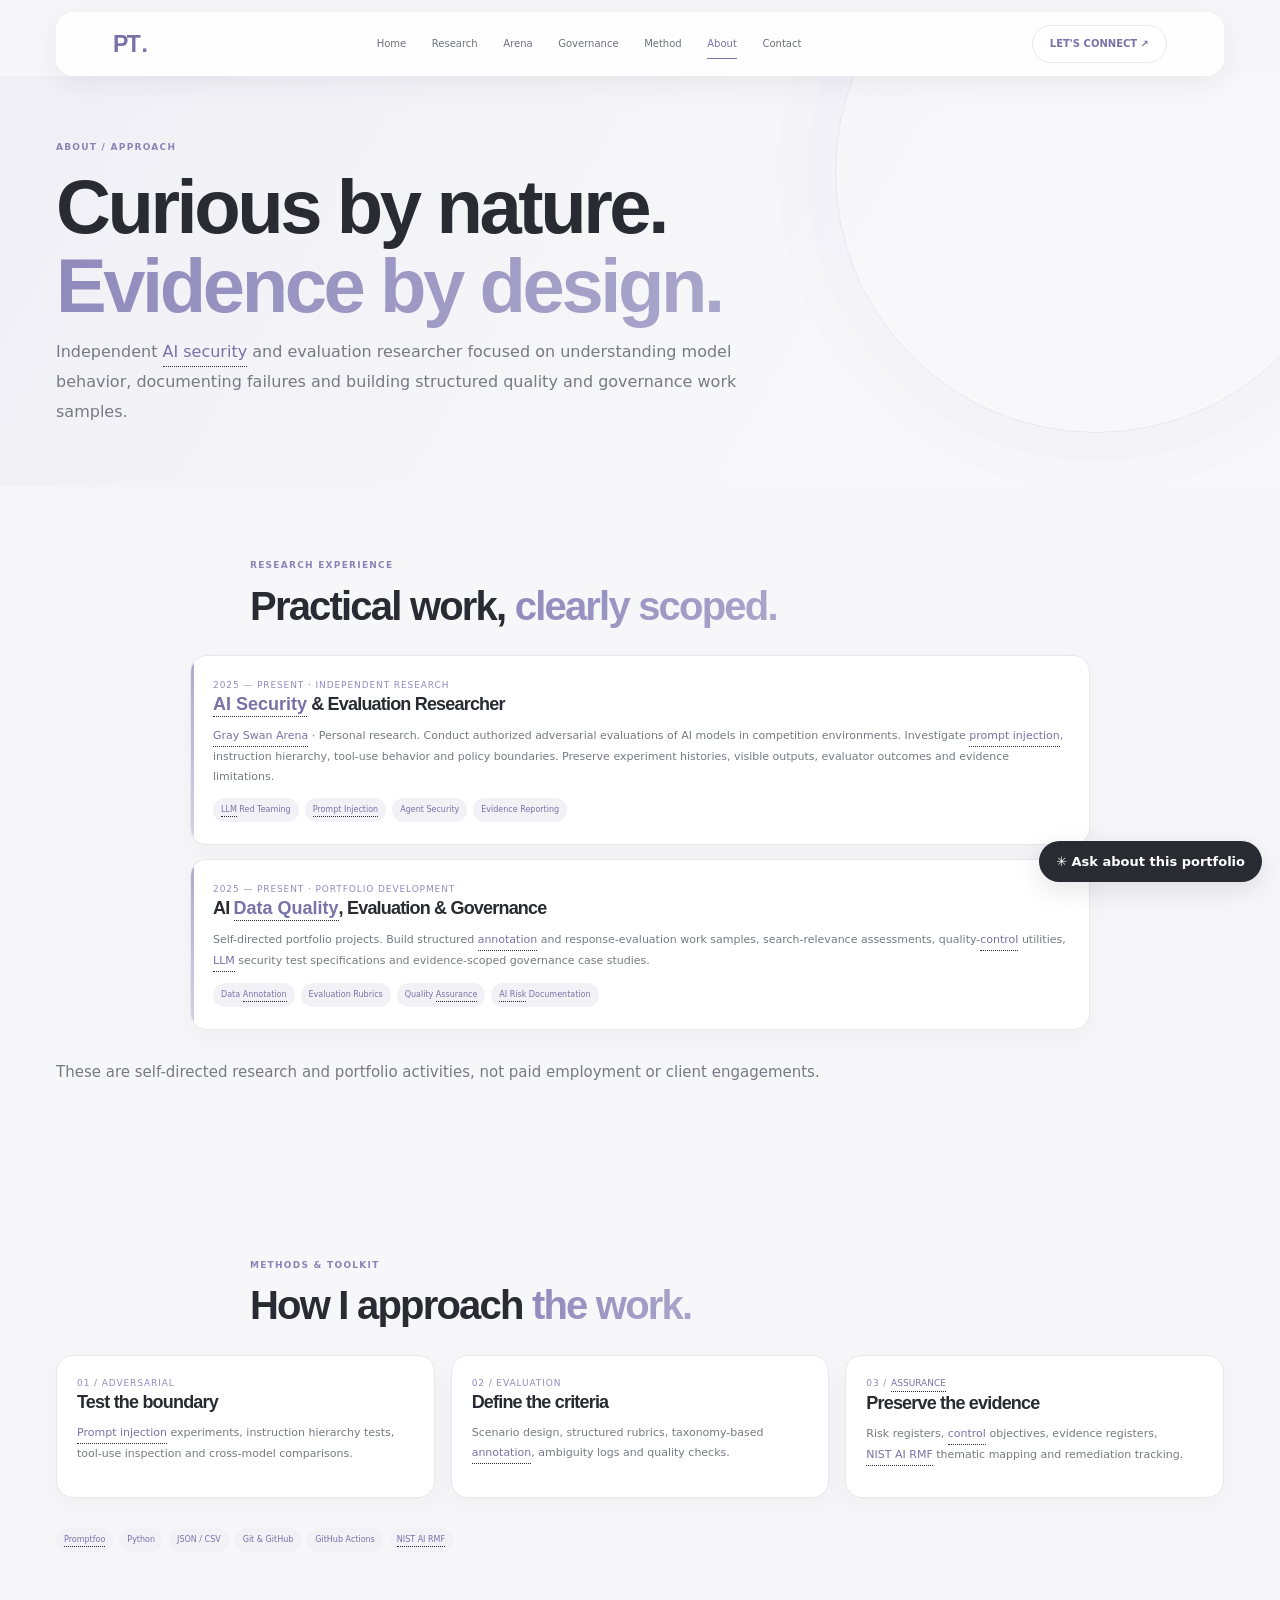
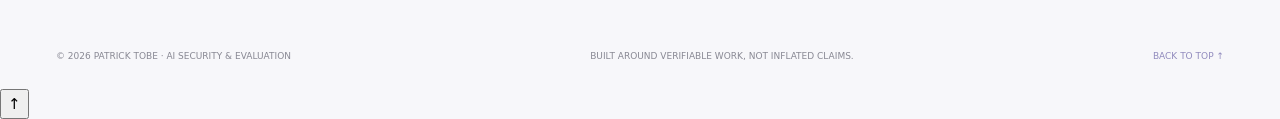
==== commit 28e15159: "Standardize navigation order across all portfolio pages" ====
--- a/about.html
+++ b/about.html
@@ -1 +1 @@
-<!doctype html><html lang="en"><head><meta charset="utf-8"><meta name="viewport" content="width=device-width,initial-scale=1"><meta name="theme-color" content="#ffffff"><meta name="description" content="Independent AI security and evaluation researcher. Experience, methods and toolkit."><title>About & Approach | Patrick Tobe</title><link rel="stylesheet" href="/assets/site.css?v=unified-motion-20261128"></head><body class="page-transition"><div class="cursor-glow"></div><header class="nav"><div class="wrap navin"><a class="brand" href="/">PT<b>.</b></a><nav class="links" aria-label="Main navigation"><a href="/">HOME</a><a href="/research.html" >RESEARCH</a><a href="/achievements.html">ARENA</a><a href="/governance.html" >GOVERNANCE</a><a href="/methodology.html" >METHOD</a><a href="/about.html" aria-current="page">ABOUT</a><a href="/contact.html" >CONTACT</a></nav><a class="navcta" href="/contact.html">LET'S CONNECT ↗</a><button class="menu" aria-label="Toggle navigation" aria-expanded="false">☰</button></div></header><main><section class="page-hero"><div class="wrap"><div class="eyebrow">ABOUT / APPROACH</div><h1>Curious by nature.<br><span class="gradient-text">Evidence by design.</span></h1><p>Independent AI security and evaluation researcher focused on understanding model behavior, documenting failures and building structured quality and governance work samples.</p></div></section><section class="section"><div class="wrap"><div class="section-head"><div><div class="eyebrow">RESEARCH EXPERIENCE</div><h2>Practical work, <span class="gradient-text">clearly scoped.</span></h2></div></div><div class="timeline"><article class="timeline-item reveal"><div class="meta">2025 — PRESENT · INDEPENDENT RESEARCH</div><h3>AI Security & Evaluation Researcher</h3><p>Gray Swan Arena · Personal research. Conduct authorized adversarial evaluations of AI models in competition environments. Investigate prompt injection, instruction hierarchy, tool-use behavior and policy boundaries. Preserve experiment histories, visible outputs, evaluator outcomes and evidence limitations.</p><div class="tags"><span class="tag-pill">LLM Red Teaming</span><span class="tag-pill">Prompt Injection</span><span class="tag-pill">Agent Security</span><span class="tag-pill">Evidence Reporting</span></div></article><article class="timeline-item reveal"><div class="meta">2025 — PRESENT · PORTFOLIO DEVELOPMENT</div><h3>AI Data Quality, Evaluation & Governance</h3><p>Self-directed portfolio projects. Build structured annotation and response-evaluation work samples, search-relevance assessments, quality-control utilities, LLM security test specifications and evidence-scoped governance case studies.</p><div class="tags"><span class="tag-pill">Data Annotation</span><span class="tag-pill">Evaluation Rubrics</span><span class="tag-pill">Quality Assurance</span><span class="tag-pill">AI Risk Documentation</span></div></article></div><p class="footnote" style="color:#777984;margin:30px 0">These are self-directed research and portfolio activities, not paid employment or client engagements.</p></div></section><section class="section tint"><div class="wrap"><div class="section-head"><div><div class="eyebrow">METHODS & TOOLKIT</div><h2>How I approach <span class="gradient-text">the work.</span></h2></div></div><div class="cards"><article class="card"><div class="card-body"><div class="meta">01 / ADVERSARIAL</div><h3>Test the boundary</h3><p>Prompt injection experiments, instruction hierarchy tests, tool-use inspection and cross-model comparisons.</p></div></article><article class="card"><div class="card-body"><div class="meta">02 / EVALUATION</div><h3>Define the criteria</h3><p>Scenario design, structured rubrics, taxonomy-based annotation, ambiguity logs and quality checks.</p></div></article><article class="card"><div class="card-body"><div class="meta">03 / ASSURANCE</div><h3>Preserve the evidence</h3><p>Risk registers, control objectives, evidence registers, NIST AI RMF thematic mapping and remediation tracking.</p></div></article></div><div class="tags" style="margin-top:30px"><span class="tag-pill">Promptfoo</span><span class="tag-pill">Python</span><span class="tag-pill">JSON / CSV</span><span class="tag-pill">Git & GitHub</span><span class="tag-pill">GitHub Actions</span><span class="tag-pill">NIST AI RMF</span></div></div></section></main><footer class="wrap footer"><span>© 2026 PATRICK TOBE · AI SECURITY & EVALUATION</span><span>BUILT AROUND VERIFIABLE WORK, NOT INFLATED CLAIMS.</span><a href="#top" onclick="window.scrollTo({top:0,behavior:'smooth'});return false">BACK TO TOP ↑</a></footer><button class="backtop" aria-label="Back to top">↑</button><script src="/assets/portfolio-guide.js" defer></script><script src="/assets/site.js" defer></script></body></html>+<!doctype html><html lang="en"><head><meta charset="utf-8"><meta name="viewport" content="width=device-width,initial-scale=1"><meta name="theme-color" content="#ffffff"><meta name="description" content="Independent AI security and evaluation researcher. Experience, methods and toolkit."><title>About & Approach | Patrick Tobe</title><link rel="stylesheet" href="/assets/site.css?v=unified-motion-20261128"></head><body class="page-transition"><div class="cursor-glow"></div><header class="nav"><div class="wrap navin"><a class="brand" href="/">PT<b>.</b></a><nav class="links" aria-label="Main navigation"><a href="/">Home</a><a href="/research.html">Research</a><a href="/achievements.html">Arena</a><a href="/governance.html">Governance</a><a href="/methodology.html">Method</a><a href="/about.html" aria-current="page">About</a><a href="/contact.html">Contact</a></nav><a class="navcta" href="/contact.html">LET'S CONNECT ↗</a><button class="menu" aria-label="Toggle navigation" aria-expanded="false">☰</button></div></header><main><section class="page-hero"><div class="wrap"><div class="eyebrow">ABOUT / APPROACH</div><h1>Curious by nature.<br><span class="gradient-text">Evidence by design.</span></h1><p>Independent AI security and evaluation researcher focused on understanding model behavior, documenting failures and building structured quality and governance work samples.</p></div></section><section class="section"><div class="wrap"><div class="section-head"><div><div class="eyebrow">RESEARCH EXPERIENCE</div><h2>Practical work, <span class="gradient-text">clearly scoped.</span></h2></div></div><div class="timeline"><article class="timeline-item reveal"><div class="meta">2025 — PRESENT · INDEPENDENT RESEARCH</div><h3>AI Security & Evaluation Researcher</h3><p>Gray Swan Arena · Personal research. Conduct authorized adversarial evaluations of AI models in competition environments. Investigate prompt injection, instruction hierarchy, tool-use behavior and policy boundaries. Preserve experiment histories, visible outputs, evaluator outcomes and evidence limitations.</p><div class="tags"><span class="tag-pill">LLM Red Teaming</span><span class="tag-pill">Prompt Injection</span><span class="tag-pill">Agent Security</span><span class="tag-pill">Evidence Reporting</span></div></article><article class="timeline-item reveal"><div class="meta">2025 — PRESENT · PORTFOLIO DEVELOPMENT</div><h3>AI Data Quality, Evaluation & Governance</h3><p>Self-directed portfolio projects. Build structured annotation and response-evaluation work samples, search-relevance assessments, quality-control utilities, LLM security test specifications and evidence-scoped governance case studies.</p><div class="tags"><span class="tag-pill">Data Annotation</span><span class="tag-pill">Evaluation Rubrics</span><span class="tag-pill">Quality Assurance</span><span class="tag-pill">AI Risk Documentation</span></div></article></div><p class="footnote" style="color:#777984;margin:30px 0">These are self-directed research and portfolio activities, not paid employment or client engagements.</p></div></section><section class="section tint"><div class="wrap"><div class="section-head"><div><div class="eyebrow">METHODS & TOOLKIT</div><h2>How I approach <span class="gradient-text">the work.</span></h2></div></div><div class="cards"><article class="card"><div class="card-body"><div class="meta">01 / ADVERSARIAL</div><h3>Test the boundary</h3><p>Prompt injection experiments, instruction hierarchy tests, tool-use inspection and cross-model comparisons.</p></div></article><article class="card"><div class="card-body"><div class="meta">02 / EVALUATION</div><h3>Define the criteria</h3><p>Scenario design, structured rubrics, taxonomy-based annotation, ambiguity logs and quality checks.</p></div></article><article class="card"><div class="card-body"><div class="meta">03 / ASSURANCE</div><h3>Preserve the evidence</h3><p>Risk registers, control objectives, evidence registers, NIST AI RMF thematic mapping and remediation tracking.</p></div></article></div><div class="tags" style="margin-top:30px"><span class="tag-pill">Promptfoo</span><span class="tag-pill">Python</span><span class="tag-pill">JSON / CSV</span><span class="tag-pill">Git & GitHub</span><span class="tag-pill">GitHub Actions</span><span class="tag-pill">NIST AI RMF</span></div></div></section></main><footer class="wrap footer"><span>© 2026 PATRICK TOBE · AI SECURITY & EVALUATION</span><span>BUILT AROUND VERIFIABLE WORK, NOT INFLATED CLAIMS.</span><a href="#top" onclick="window.scrollTo({top:0,behavior:'smooth'});return false">BACK TO TOP ↑</a></footer><button class="backtop" aria-label="Back to top">↑</button><script src="/assets/portfolio-guide.js" defer></script><script src="/assets/site.js" defer></script></body></html>
--- a/assets/site.css
+++ b/assets/site.css
@@ -343,3 +343,53 @@
 .page-hero{position:relative;isolation:isolate;overflow:hidden}
 .page-hero:after{content:"";position:absolute;z-index:-1;right:-6%;top:-40%;width:min(48vw,520px);aspect-ratio:1;border:1px solid rgba(145,139,189,.16);border-radius:50%;box-shadow:0 0 0 28px rgba(145,139,189,.025),0 0 0 58px rgba(145,139,189,.02);pointer-events:none}
 @media(prefers-reduced-motion:reduce){.site-motion-ready .site-reveal{opacity:1!important;transform:none!important;transition:none!important}.feature,.timeline-item,.card,.case-panel,.case-kpi,.arena-number{transition:none!important}}
+
+/* Supporting-page finish pass: consistent editorial rhythm and balanced cards */
+.page-hero .wrap{position:relative;z-index:1}
+.page-hero .eyebrow{margin-bottom:12px}
+.page-hero h1{max-width:820px}
+.page-hero p{font-size:clamp(13px,1.3vw,16px);line-height:1.85;max-width:720px}
+.page-hero .hero-actions{margin-top:24px}
+.section-head{max-width:780px;margin:0 auto 26px}
+.section-head h2{font-size:clamp(27px,3.2vw,40px);line-height:1.16}
+.section-head p{font-size:12px;line-height:1.85}
+.arena-banner{padding:clamp(20px,3.2vw,36px);background:linear-gradient(135deg,#f0eff5 0%,#f8f8fa 72%);overflow:hidden}
+.arena-banner>h2{max-width:760px;font-size:clamp(25px,3vw,36px)}
+.arena-banner>p{max-width:850px;font-size:12px;line-height:1.85}
+.arena-grid{grid-template-columns:repeat(3,minmax(0,1fr));align-items:stretch}
+.arena-number{display:flex;flex-direction:column;justify-content:flex-start;gap:7px;min-width:0;min-height:124px;padding:19px;border:1px solid rgba(232,231,237,.9);box-shadow:0 5px 18px rgba(41,42,50,.035)}
+.arena-number strong{font:750 clamp(25px,3vw,34px)/1.1 Manrope,sans-serif;letter-spacing:-.04em;overflow-wrap:anywhere}
+.arena-number span{font-size:10px;line-height:1.55;letter-spacing:.045em;color:#686a75}
+.project-list{align-items:stretch}
+.project-list>.card{display:flex;flex-direction:column;min-width:0}
+.project-list>.card .card-body{display:flex;flex-direction:column;align-items:flex-start;flex:1}
+.project-list>.card .card-link{margin-top:auto;padding-top:12px;font-size:10px;font-weight:800;color:#7772a7}
+.project-list>.card .card-body p{line-height:1.8}
+.timeline{position:relative}
+.timeline-item{position:relative;overflow:hidden}
+.timeline-item:before{content:"";position:absolute;left:0;top:0;bottom:0;width:3px;background:linear-gradient(#918bbd,#c7c3dc);opacity:.75}
+.feature-grid{display:grid;grid-template-columns:repeat(3,minmax(0,1fr));gap:15px}
+.feature-grid>.feature{min-width:0}
+.contact-panel{padding:clamp(20px,3vw,34px)}
+.case-grid{display:grid;grid-template-columns:repeat(2,minmax(0,1fr));gap:16px}
+.case-panel{min-width:0;padding:clamp(18px,2.6vw,28px);border:1px solid var(--line);border-radius:17px;background:#fff}
+.case-kpis{display:grid;grid-template-columns:repeat(3,minmax(0,1fr));gap:10px}
+.case-kpi{min-width:0;padding:14px;border:1px solid var(--line);border-radius:12px;background:#fff}
+@media(max-width:700px){
+ .page-hero{padding:48px 0 32px}
+ .page-hero h1{font-size:clamp(35px,9vw,49px)}
+ .page-hero p{font-size:12px}
+ .section-head{margin-bottom:20px}
+ .arena-banner{padding:17px}
+ .arena-grid{grid-template-columns:repeat(2,minmax(0,1fr));gap:10px}
+ .arena-number{min-height:112px;padding:14px}
+ .arena-number strong{font-size:26px}
+ .arena-number span{font-size:9px;line-height:1.5}
+ .project-list{grid-template-columns:1fr}
+ .project-list>.card .card-art{height:125px}
+ .feature-grid,.case-grid{grid-template-columns:1fr}
+ .case-kpis{grid-template-columns:repeat(2,minmax(0,1fr))}
+}
+@media(prefers-reduced-motion:reduce){
+ .arena-number,.project-list>.card,.timeline-item{transition:none!important}
+}
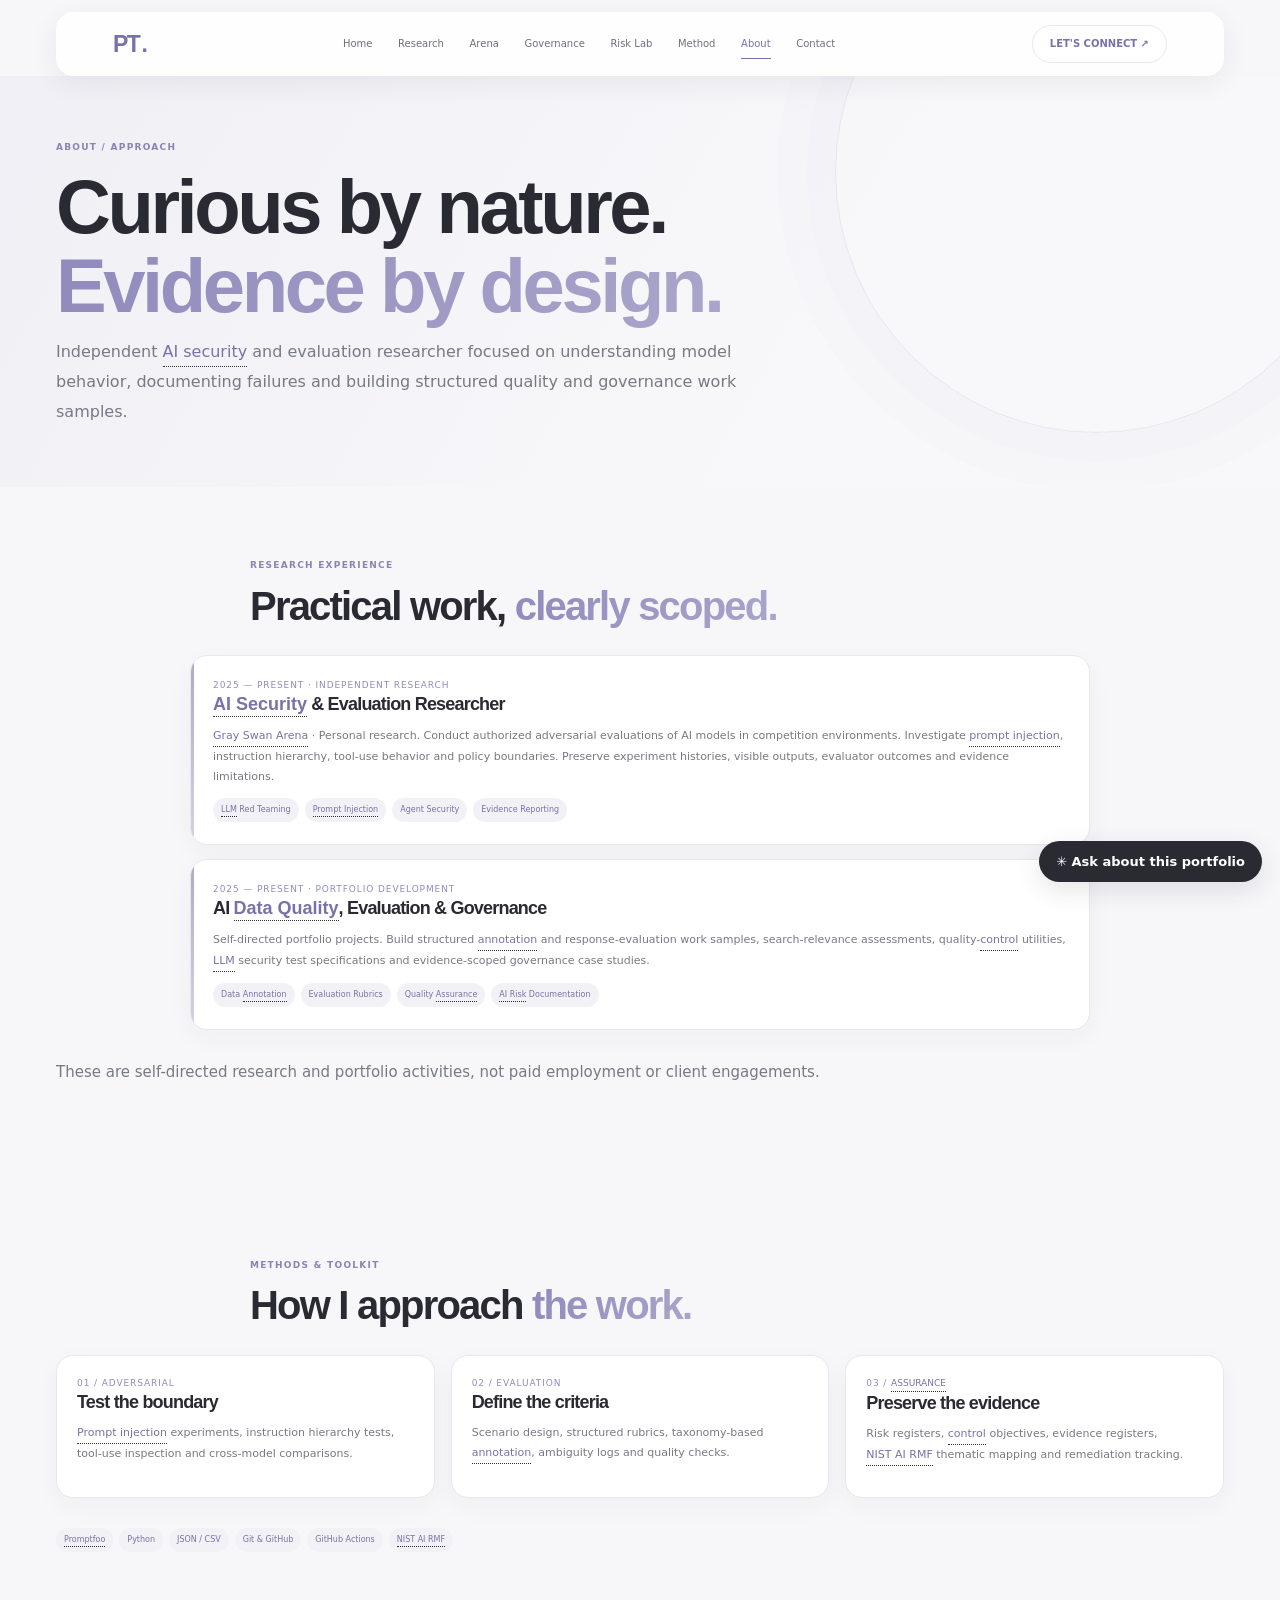
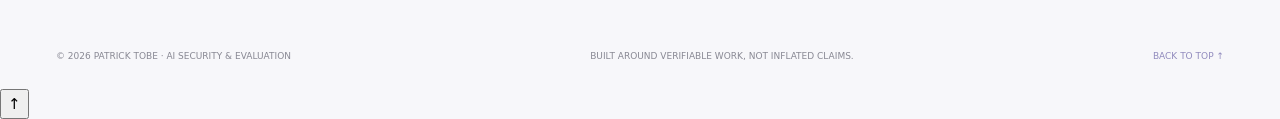
==== commit 5db27d02: "Add AI Risk Lab to site-wide navigation" ====
--- a/about.html
+++ b/about.html
@@ -1 +1 @@
-<!doctype html><html lang="en"><head><meta charset="utf-8"><meta name="viewport" content="width=device-width,initial-scale=1"><meta name="theme-color" content="#ffffff"><meta name="description" content="Independent AI security and evaluation researcher. Experience, methods and toolkit."><title>About & Approach | Patrick Tobe</title><link rel="stylesheet" href="/assets/site.css?v=unified-motion-20261128"></head><body class="page-transition"><div class="cursor-glow"></div><header class="nav"><div class="wrap navin"><a class="brand" href="/">PT<b>.</b></a><nav class="links" aria-label="Main navigation"><a href="/">Home</a><a href="/research.html">Research</a><a href="/achievements.html">Arena</a><a href="/governance.html">Governance</a><a href="/methodology.html">Method</a><a href="/about.html" aria-current="page">About</a><a href="/contact.html">Contact</a></nav><a class="navcta" href="/contact.html">LET'S CONNECT ↗</a><button class="menu" aria-label="Toggle navigation" aria-expanded="false">☰</button></div></header><main><section class="page-hero"><div class="wrap"><div class="eyebrow">ABOUT / APPROACH</div><h1>Curious by nature.<br><span class="gradient-text">Evidence by design.</span></h1><p>Independent AI security and evaluation researcher focused on understanding model behavior, documenting failures and building structured quality and governance work samples.</p></div></section><section class="section"><div class="wrap"><div class="section-head"><div><div class="eyebrow">RESEARCH EXPERIENCE</div><h2>Practical work, <span class="gradient-text">clearly scoped.</span></h2></div></div><div class="timeline"><article class="timeline-item reveal"><div class="meta">2025 — PRESENT · INDEPENDENT RESEARCH</div><h3>AI Security & Evaluation Researcher</h3><p>Gray Swan Arena · Personal research. Conduct authorized adversarial evaluations of AI models in competition environments. Investigate prompt injection, instruction hierarchy, tool-use behavior and policy boundaries. Preserve experiment histories, visible outputs, evaluator outcomes and evidence limitations.</p><div class="tags"><span class="tag-pill">LLM Red Teaming</span><span class="tag-pill">Prompt Injection</span><span class="tag-pill">Agent Security</span><span class="tag-pill">Evidence Reporting</span></div></article><article class="timeline-item reveal"><div class="meta">2025 — PRESENT · PORTFOLIO DEVELOPMENT</div><h3>AI Data Quality, Evaluation & Governance</h3><p>Self-directed portfolio projects. Build structured annotation and response-evaluation work samples, search-relevance assessments, quality-control utilities, LLM security test specifications and evidence-scoped governance case studies.</p><div class="tags"><span class="tag-pill">Data Annotation</span><span class="tag-pill">Evaluation Rubrics</span><span class="tag-pill">Quality Assurance</span><span class="tag-pill">AI Risk Documentation</span></div></article></div><p class="footnote" style="color:#777984;margin:30px 0">These are self-directed research and portfolio activities, not paid employment or client engagements.</p></div></section><section class="section tint"><div class="wrap"><div class="section-head"><div><div class="eyebrow">METHODS & TOOLKIT</div><h2>How I approach <span class="gradient-text">the work.</span></h2></div></div><div class="cards"><article class="card"><div class="card-body"><div class="meta">01 / ADVERSARIAL</div><h3>Test the boundary</h3><p>Prompt injection experiments, instruction hierarchy tests, tool-use inspection and cross-model comparisons.</p></div></article><article class="card"><div class="card-body"><div class="meta">02 / EVALUATION</div><h3>Define the criteria</h3><p>Scenario design, structured rubrics, taxonomy-based annotation, ambiguity logs and quality checks.</p></div></article><article class="card"><div class="card-body"><div class="meta">03 / ASSURANCE</div><h3>Preserve the evidence</h3><p>Risk registers, control objectives, evidence registers, NIST AI RMF thematic mapping and remediation tracking.</p></div></article></div><div class="tags" style="margin-top:30px"><span class="tag-pill">Promptfoo</span><span class="tag-pill">Python</span><span class="tag-pill">JSON / CSV</span><span class="tag-pill">Git & GitHub</span><span class="tag-pill">GitHub Actions</span><span class="tag-pill">NIST AI RMF</span></div></div></section></main><footer class="wrap footer"><span>© 2026 PATRICK TOBE · AI SECURITY & EVALUATION</span><span>BUILT AROUND VERIFIABLE WORK, NOT INFLATED CLAIMS.</span><a href="#top" onclick="window.scrollTo({top:0,behavior:'smooth'});return false">BACK TO TOP ↑</a></footer><button class="backtop" aria-label="Back to top">↑</button><script src="/assets/portfolio-guide.js" defer></script><script src="/assets/site.js" defer></script></body></html>+<!doctype html><html lang="en"><head><meta charset="utf-8"><meta name="viewport" content="width=device-width,initial-scale=1"><meta name="theme-color" content="#ffffff"><meta name="description" content="Independent AI security and evaluation researcher. Experience, methods and toolkit."><title>About & Approach | Patrick Tobe</title><link rel="stylesheet" href="/assets/site.css?v=unified-motion-20261128"></head><body class="page-transition"><div class="cursor-glow"></div><header class="nav"><div class="wrap navin"><a class="brand" href="/">PT<b>.</b></a><nav class="links" aria-label="Main navigation"><a href="/">Home</a><a href="/research.html">Research</a><a href="/achievements.html">Arena</a><a href="/governance.html">Governance</a><a href="/risk-lab.html">Risk Lab</a><a href="/methodology.html">Method</a><a href="/about.html" aria-current="page">About</a><a href="/contact.html">Contact</a></nav><a class="navcta" href="/contact.html">LET'S CONNECT ↗</a><button class="menu" aria-label="Toggle navigation" aria-expanded="false">☰</button></div></header><main><section class="page-hero"><div class="wrap"><div class="eyebrow">ABOUT / APPROACH</div><h1>Curious by nature.<br><span class="gradient-text">Evidence by design.</span></h1><p>Independent AI security and evaluation researcher focused on understanding model behavior, documenting failures and building structured quality and governance work samples.</p></div></section><section class="section"><div class="wrap"><div class="section-head"><div><div class="eyebrow">RESEARCH EXPERIENCE</div><h2>Practical work, <span class="gradient-text">clearly scoped.</span></h2></div></div><div class="timeline"><article class="timeline-item reveal"><div class="meta">2025 — PRESENT · INDEPENDENT RESEARCH</div><h3>AI Security & Evaluation Researcher</h3><p>Gray Swan Arena · Personal research. Conduct authorized adversarial evaluations of AI models in competition environments. Investigate prompt injection, instruction hierarchy, tool-use behavior and policy boundaries. Preserve experiment histories, visible outputs, evaluator outcomes and evidence limitations.</p><div class="tags"><span class="tag-pill">LLM Red Teaming</span><span class="tag-pill">Prompt Injection</span><span class="tag-pill">Agent Security</span><span class="tag-pill">Evidence Reporting</span></div></article><article class="timeline-item reveal"><div class="meta">2025 — PRESENT · PORTFOLIO DEVELOPMENT</div><h3>AI Data Quality, Evaluation & Governance</h3><p>Self-directed portfolio projects. Build structured annotation and response-evaluation work samples, search-relevance assessments, quality-control utilities, LLM security test specifications and evidence-scoped governance case studies.</p><div class="tags"><span class="tag-pill">Data Annotation</span><span class="tag-pill">Evaluation Rubrics</span><span class="tag-pill">Quality Assurance</span><span class="tag-pill">AI Risk Documentation</span></div></article></div><p class="footnote" style="color:#777984;margin:30px 0">These are self-directed research and portfolio activities, not paid employment or client engagements.</p></div></section><section class="section tint"><div class="wrap"><div class="section-head"><div><div class="eyebrow">METHODS & TOOLKIT</div><h2>How I approach <span class="gradient-text">the work.</span></h2></div></div><div class="cards"><article class="card"><div class="card-body"><div class="meta">01 / ADVERSARIAL</div><h3>Test the boundary</h3><p>Prompt injection experiments, instruction hierarchy tests, tool-use inspection and cross-model comparisons.</p></div></article><article class="card"><div class="card-body"><div class="meta">02 / EVALUATION</div><h3>Define the criteria</h3><p>Scenario design, structured rubrics, taxonomy-based annotation, ambiguity logs and quality checks.</p></div></article><article class="card"><div class="card-body"><div class="meta">03 / ASSURANCE</div><h3>Preserve the evidence</h3><p>Risk registers, control objectives, evidence registers, NIST AI RMF thematic mapping and remediation tracking.</p></div></article></div><div class="tags" style="margin-top:30px"><span class="tag-pill">Promptfoo</span><span class="tag-pill">Python</span><span class="tag-pill">JSON / CSV</span><span class="tag-pill">Git & GitHub</span><span class="tag-pill">GitHub Actions</span><span class="tag-pill">NIST AI RMF</span></div></div></section></main><footer class="wrap footer"><span>© 2026 PATRICK TOBE · AI SECURITY & EVALUATION</span><span>BUILT AROUND VERIFIABLE WORK, NOT INFLATED CLAIMS.</span><a href="#top" onclick="window.scrollTo({top:0,behavior:'smooth'});return false">BACK TO TOP ↑</a></footer><button class="backtop" aria-label="Back to top">↑</button><script src="/assets/portfolio-guide.js" defer></script><script src="/assets/site.js" defer></script></body></html>
--- a/assets/site.css
+++ b/assets/site.css
@@ -34,7 +34,7 @@
 .project-grid{display:grid;grid-template-columns:repeat(3,minmax(0,1fr));gap:18px}.project-card{overflow:hidden;border:1px solid var(--line);border-radius:17px;background:#fff;box-shadow:0 8px 26px rgba(40,40,55,.04)}.project-art{height:165px;position:relative;display:flex;align-items:flex-end;justify-content:space-between;padding:20px;background:linear-gradient(135deg,#f1eff7,#e9eaf1);overflow:hidden}.project-art:before,.project-art:after{content:"";position:absolute;border:1px solid rgba(139,133,186,.23);border-radius:50%;width:170px;height:170px;right:22px;top:-72px}.project-art:after{width:115px;height:115px;right:50px;top:-45px}.project-art span,.project-art b{position:relative;z-index:1;color:#7772a7}.project-art span{font-size:9px;letter-spacing:.12em;font-weight:700}.project-art b{font:700 42px Manrope;color:#9993c2}.art-eval{background:linear-gradient(135deg,#f1f2f7,#e9edf3)}.art-data{background:linear-gradient(135deg,#f3f1f5,#eeedf2)}
 .project-info{padding:20px}.project-info .eyebrow{font-size:8px}.project-info h3{margin:8px 0}.project-info p{font-size:10px;line-height:1.8;min-height:55px}
 .process-section{padding:64px 0;background:linear-gradient(110deg,#f0eff5,#f8f8fa 60%,#f1f1f6)}.process-grid{display:grid;grid-template-columns:repeat(5,minmax(0,1fr));gap:12px}.process-grid>div{padding:18px 15px;border:1px solid rgba(255,255,255,.95);border-radius:13px;background:rgba(255,255,255,.68)}.process-grid b{display:block;font:700 18px Manrope;color:#918bbd;margin-bottom:15px}.process-grid h3{font-size:13px}.process-grid p{font-size:9px;line-height:1.7;margin:0}
-.evidence-grid{display:grid;grid-template-columns:repeat(3,minmax(0,1fr));gap:15px}.evidence-card{padding:23px;border:1px solid var(--line);border-radius:15px;background:#fff}.evidence-card>span{font:700 12px Manrope;color:#918bbd}.evidence-card h3{margin:13px 0 7px}.evidence-card p{font-size:10px;line-height:1.8;margin:0}
+.evidence-grid{display:grid;grid-template-columns:repeat(2,minmax(0,1fr));gap:15px}.evidence-card{padding:23px;border:1px solid var(--line);border-radius:15px;background:#fff}.evidence-card>span{font:700 12px Manrope;color:#918bbd}.evidence-card h3{margin:13px 0 7px}.evidence-card p{font-size:10px;line-height:1.8;margin:0}
 .contact-band{padding:50px 0;background:linear-gradient(115deg,#f0eff5,#f8f8fa)}.contact-inner{display:flex;align-items:center;justify-content:space-between;gap:30px}.contact-inner>div{max-width:700px}.contact-inner h2{max-width:650px}.contact-inner p{font-size:11px;margin:0}
 .footer{display:flex;justify-content:space-between;gap:20px;padding-block:25px;color:#888893;font-size:9px}.footer a{color:#7772a7}
 .page-transition{animation:fadeIn .35s ease both}@keyframes fadeIn{from{opacity:.7}to{opacity:1}}
@@ -238,7 +238,7 @@
 .timeline-stop.done span{background:#eeedf5;border-color:#aaa5ca}
 .timeline-stop small{font-size:9px;text-align:center;max-width:110px;line-height:1.4}
 .timeline-kind{font-size:9px;color:#918bbd;letter-spacing:.1em;text-transform:uppercase}
-.eval-axis{font:11px 'DM Sans';fill:#666775}.eval-track{fill:#efedf4}.eval-bar{fill:#918bbd;transition:width .8s cubic-bezier(.2,.7,.2,1)}.eval-disclaimer{font-size:10px;margin:12px 0}
+.eval-axis{font:17px 'DM Sans';fill:#555663}.eval-track{fill:#efedf4}.eval-bar{fill:#918bbd;transition:width .8s cubic-bezier(.2,.7,.2,1)}.eval-disclaimer{font-size:13px;line-height:1.65;margin:14px 0}
 .method-node{cursor:pointer;outline:none}.method-node circle{fill:#fff;stroke:#d5d1e2;stroke-width:2;transition:all .25s}.method-node text{font:700 12px Manrope;fill:#7772a7}.method-node .method-label{font:600 12px 'DM Sans';fill:#555663}.method-node.active circle{fill:#918bbd;stroke:#7772a7;filter:drop-shadow(0 0 7px rgba(145,139,189,.35))}.method-node.active text{fill:#fff}.method-node.active .method-label{fill:#555663}
 .network-wrap{min-width:0}.network-legend{display:flex;justify-content:center;gap:28px;margin:8px 0 0}.network-legend span{font-size:9px;letter-spacing:.12em;color:#7772a7;font-weight:800}
 .network-edge{fill:none;stroke:#dedbe8;stroke-width:2;transition:opacity .25s,stroke .25s,stroke-width .25s}.network-edge.active{stroke:#918bbd;stroke-width:3;stroke-dasharray:7 6;animation:edgeFlow 1.2s linear infinite}.network-edge.dimmed{opacity:.15}
@@ -387,7 +387,7 @@
  .arena-number span{font-size:9px;line-height:1.5}
  .project-list{grid-template-columns:1fr}
  .project-list>.card .card-art{height:125px}
- .feature-grid,.case-grid{grid-template-columns:1fr}
+ .feature-grid,.case-grid{grid-template-columns:1fr}.evidence-grid{grid-template-columns:1fr}
  .case-kpis{grid-template-columns:repeat(2,minmax(0,1fr))}
 }
 @media(prefers-reduced-motion:reduce){
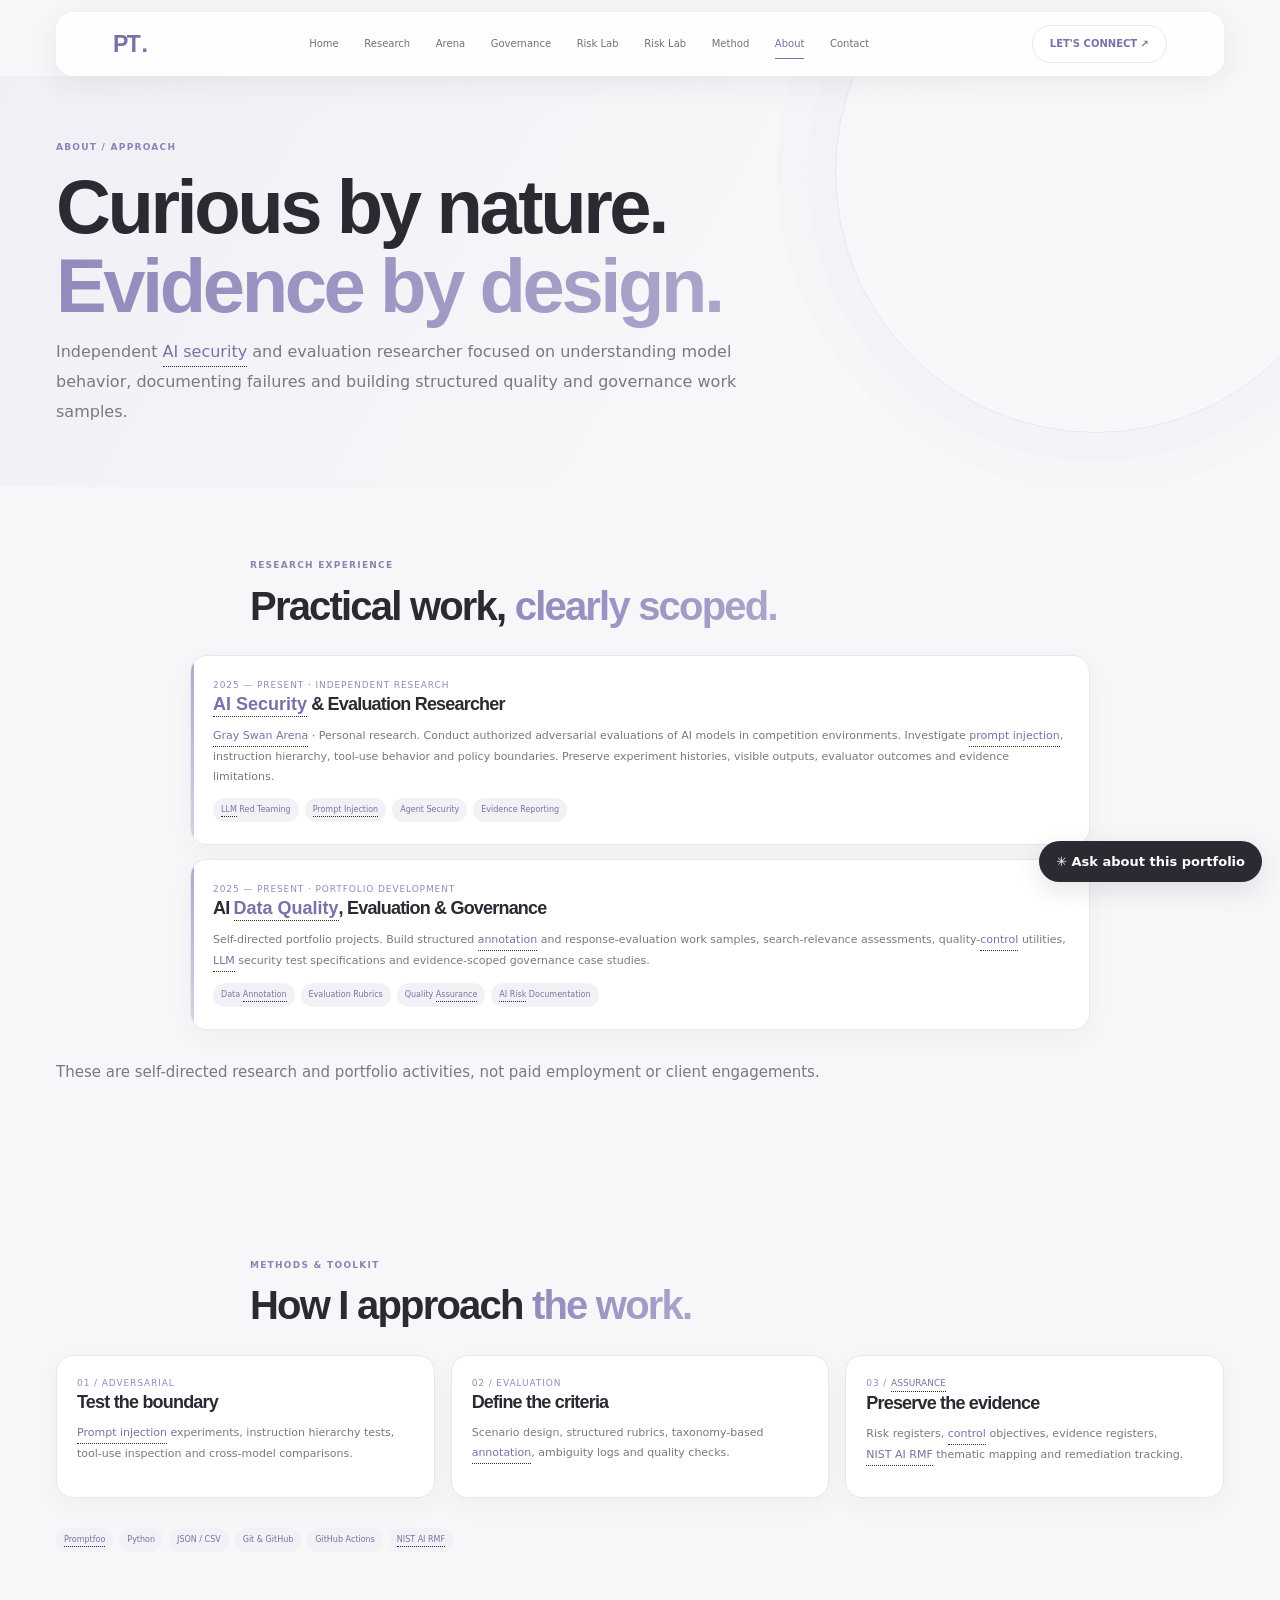
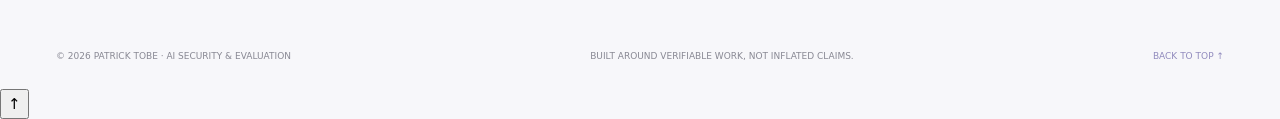
==== commit 5ff2a4d2: "Add AI Risk Lab to site navigation" ====
--- a/about.html
+++ b/about.html
@@ -1 +1 @@
-<!doctype html><html lang="en"><head><meta charset="utf-8"><meta name="viewport" content="width=device-width,initial-scale=1"><meta name="theme-color" content="#ffffff"><meta name="description" content="Independent AI security and evaluation researcher. Experience, methods and toolkit."><title>About & Approach | Patrick Tobe</title><link rel="stylesheet" href="/assets/site.css?v=unified-motion-20261128"></head><body class="page-transition"><div class="cursor-glow"></div><header class="nav"><div class="wrap navin"><a class="brand" href="/">PT<b>.</b></a><nav class="links" aria-label="Main navigation"><a href="/">Home</a><a href="/research.html">Research</a><a href="/achievements.html">Arena</a><a href="/governance.html">Governance</a><a href="/risk-lab.html">Risk Lab</a><a href="/methodology.html">Method</a><a href="/about.html" aria-current="page">About</a><a href="/contact.html">Contact</a></nav><a class="navcta" href="/contact.html">LET'S CONNECT ↗</a><button class="menu" aria-label="Toggle navigation" aria-expanded="false">☰</button></div></header><main><section class="page-hero"><div class="wrap"><div class="eyebrow">ABOUT / APPROACH</div><h1>Curious by nature.<br><span class="gradient-text">Evidence by design.</span></h1><p>Independent AI security and evaluation researcher focused on understanding model behavior, documenting failures and building structured quality and governance work samples.</p></div></section><section class="section"><div class="wrap"><div class="section-head"><div><div class="eyebrow">RESEARCH EXPERIENCE</div><h2>Practical work, <span class="gradient-text">clearly scoped.</span></h2></div></div><div class="timeline"><article class="timeline-item reveal"><div class="meta">2025 — PRESENT · INDEPENDENT RESEARCH</div><h3>AI Security & Evaluation Researcher</h3><p>Gray Swan Arena · Personal research. Conduct authorized adversarial evaluations of AI models in competition environments. Investigate prompt injection, instruction hierarchy, tool-use behavior and policy boundaries. Preserve experiment histories, visible outputs, evaluator outcomes and evidence limitations.</p><div class="tags"><span class="tag-pill">LLM Red Teaming</span><span class="tag-pill">Prompt Injection</span><span class="tag-pill">Agent Security</span><span class="tag-pill">Evidence Reporting</span></div></article><article class="timeline-item reveal"><div class="meta">2025 — PRESENT · PORTFOLIO DEVELOPMENT</div><h3>AI Data Quality, Evaluation & Governance</h3><p>Self-directed portfolio projects. Build structured annotation and response-evaluation work samples, search-relevance assessments, quality-control utilities, LLM security test specifications and evidence-scoped governance case studies.</p><div class="tags"><span class="tag-pill">Data Annotation</span><span class="tag-pill">Evaluation Rubrics</span><span class="tag-pill">Quality Assurance</span><span class="tag-pill">AI Risk Documentation</span></div></article></div><p class="footnote" style="color:#777984;margin:30px 0">These are self-directed research and portfolio activities, not paid employment or client engagements.</p></div></section><section class="section tint"><div class="wrap"><div class="section-head"><div><div class="eyebrow">METHODS & TOOLKIT</div><h2>How I approach <span class="gradient-text">the work.</span></h2></div></div><div class="cards"><article class="card"><div class="card-body"><div class="meta">01 / ADVERSARIAL</div><h3>Test the boundary</h3><p>Prompt injection experiments, instruction hierarchy tests, tool-use inspection and cross-model comparisons.</p></div></article><article class="card"><div class="card-body"><div class="meta">02 / EVALUATION</div><h3>Define the criteria</h3><p>Scenario design, structured rubrics, taxonomy-based annotation, ambiguity logs and quality checks.</p></div></article><article class="card"><div class="card-body"><div class="meta">03 / ASSURANCE</div><h3>Preserve the evidence</h3><p>Risk registers, control objectives, evidence registers, NIST AI RMF thematic mapping and remediation tracking.</p></div></article></div><div class="tags" style="margin-top:30px"><span class="tag-pill">Promptfoo</span><span class="tag-pill">Python</span><span class="tag-pill">JSON / CSV</span><span class="tag-pill">Git & GitHub</span><span class="tag-pill">GitHub Actions</span><span class="tag-pill">NIST AI RMF</span></div></div></section></main><footer class="wrap footer"><span>© 2026 PATRICK TOBE · AI SECURITY & EVALUATION</span><span>BUILT AROUND VERIFIABLE WORK, NOT INFLATED CLAIMS.</span><a href="#top" onclick="window.scrollTo({top:0,behavior:'smooth'});return false">BACK TO TOP ↑</a></footer><button class="backtop" aria-label="Back to top">↑</button><script src="/assets/portfolio-guide.js" defer></script><script src="/assets/site.js" defer></script></body></html>+<!doctype html><html lang="en"><head><meta charset="utf-8"><meta name="viewport" content="width=device-width,initial-scale=1"><meta name="theme-color" content="#ffffff"><meta name="description" content="Independent AI security and evaluation researcher. Experience, methods and toolkit."><title>About & Approach | Patrick Tobe</title><link rel="stylesheet" href="/assets/site.css?v=unified-motion-20261128"></head><body class="page-transition"><div class="cursor-glow"></div><header class="nav"><div class="wrap navin"><a class="brand" href="/">PT<b>.</b></a><nav class="links" aria-label="Main navigation"><a href="/">Home</a><a href="/research.html">Research</a><a href="/achievements.html">Arena</a><a href="/governance.html">Governance</a><a href="/risk-lab.html">Risk Lab</a><a href="/risk-lab.html">Risk Lab</a><a href="/methodology.html">Method</a><a href="/about.html" aria-current="page">About</a><a href="/contact.html">Contact</a></nav><a class="navcta" href="/contact.html">LET'S CONNECT ↗</a><button class="menu" aria-label="Toggle navigation" aria-expanded="false">☰</button></div></header><main><section class="page-hero"><div class="wrap"><div class="eyebrow">ABOUT / APPROACH</div><h1>Curious by nature.<br><span class="gradient-text">Evidence by design.</span></h1><p>Independent AI security and evaluation researcher focused on understanding model behavior, documenting failures and building structured quality and governance work samples.</p></div></section><section class="section"><div class="wrap"><div class="section-head"><div><div class="eyebrow">RESEARCH EXPERIENCE</div><h2>Practical work, <span class="gradient-text">clearly scoped.</span></h2></div></div><div class="timeline"><article class="timeline-item reveal"><div class="meta">2025 — PRESENT · INDEPENDENT RESEARCH</div><h3>AI Security & Evaluation Researcher</h3><p>Gray Swan Arena · Personal research. Conduct authorized adversarial evaluations of AI models in competition environments. Investigate prompt injection, instruction hierarchy, tool-use behavior and policy boundaries. Preserve experiment histories, visible outputs, evaluator outcomes and evidence limitations.</p><div class="tags"><span class="tag-pill">LLM Red Teaming</span><span class="tag-pill">Prompt Injection</span><span class="tag-pill">Agent Security</span><span class="tag-pill">Evidence Reporting</span></div></article><article class="timeline-item reveal"><div class="meta">2025 — PRESENT · PORTFOLIO DEVELOPMENT</div><h3>AI Data Quality, Evaluation & Governance</h3><p>Self-directed portfolio projects. Build structured annotation and response-evaluation work samples, search-relevance assessments, quality-control utilities, LLM security test specifications and evidence-scoped governance case studies.</p><div class="tags"><span class="tag-pill">Data Annotation</span><span class="tag-pill">Evaluation Rubrics</span><span class="tag-pill">Quality Assurance</span><span class="tag-pill">AI Risk Documentation</span></div></article></div><p class="footnote" style="color:#777984;margin:30px 0">These are self-directed research and portfolio activities, not paid employment or client engagements.</p></div></section><section class="section tint"><div class="wrap"><div class="section-head"><div><div class="eyebrow">METHODS & TOOLKIT</div><h2>How I approach <span class="gradient-text">the work.</span></h2></div></div><div class="cards"><article class="card"><div class="card-body"><div class="meta">01 / ADVERSARIAL</div><h3>Test the boundary</h3><p>Prompt injection experiments, instruction hierarchy tests, tool-use inspection and cross-model comparisons.</p></div></article><article class="card"><div class="card-body"><div class="meta">02 / EVALUATION</div><h3>Define the criteria</h3><p>Scenario design, structured rubrics, taxonomy-based annotation, ambiguity logs and quality checks.</p></div></article><article class="card"><div class="card-body"><div class="meta">03 / ASSURANCE</div><h3>Preserve the evidence</h3><p>Risk registers, control objectives, evidence registers, NIST AI RMF thematic mapping and remediation tracking.</p></div></article></div><div class="tags" style="margin-top:30px"><span class="tag-pill">Promptfoo</span><span class="tag-pill">Python</span><span class="tag-pill">JSON / CSV</span><span class="tag-pill">Git & GitHub</span><span class="tag-pill">GitHub Actions</span><span class="tag-pill">NIST AI RMF</span></div></div></section></main><footer class="wrap footer"><span>© 2026 PATRICK TOBE · AI SECURITY & EVALUATION</span><span>BUILT AROUND VERIFIABLE WORK, NOT INFLATED CLAIMS.</span><a href="#top" onclick="window.scrollTo({top:0,behavior:'smooth'});return false">BACK TO TOP ↑</a></footer><button class="backtop" aria-label="Back to top">↑</button><script src="/assets/portfolio-guide.js" defer></script><script src="/assets/site.js" defer></script></body></html>
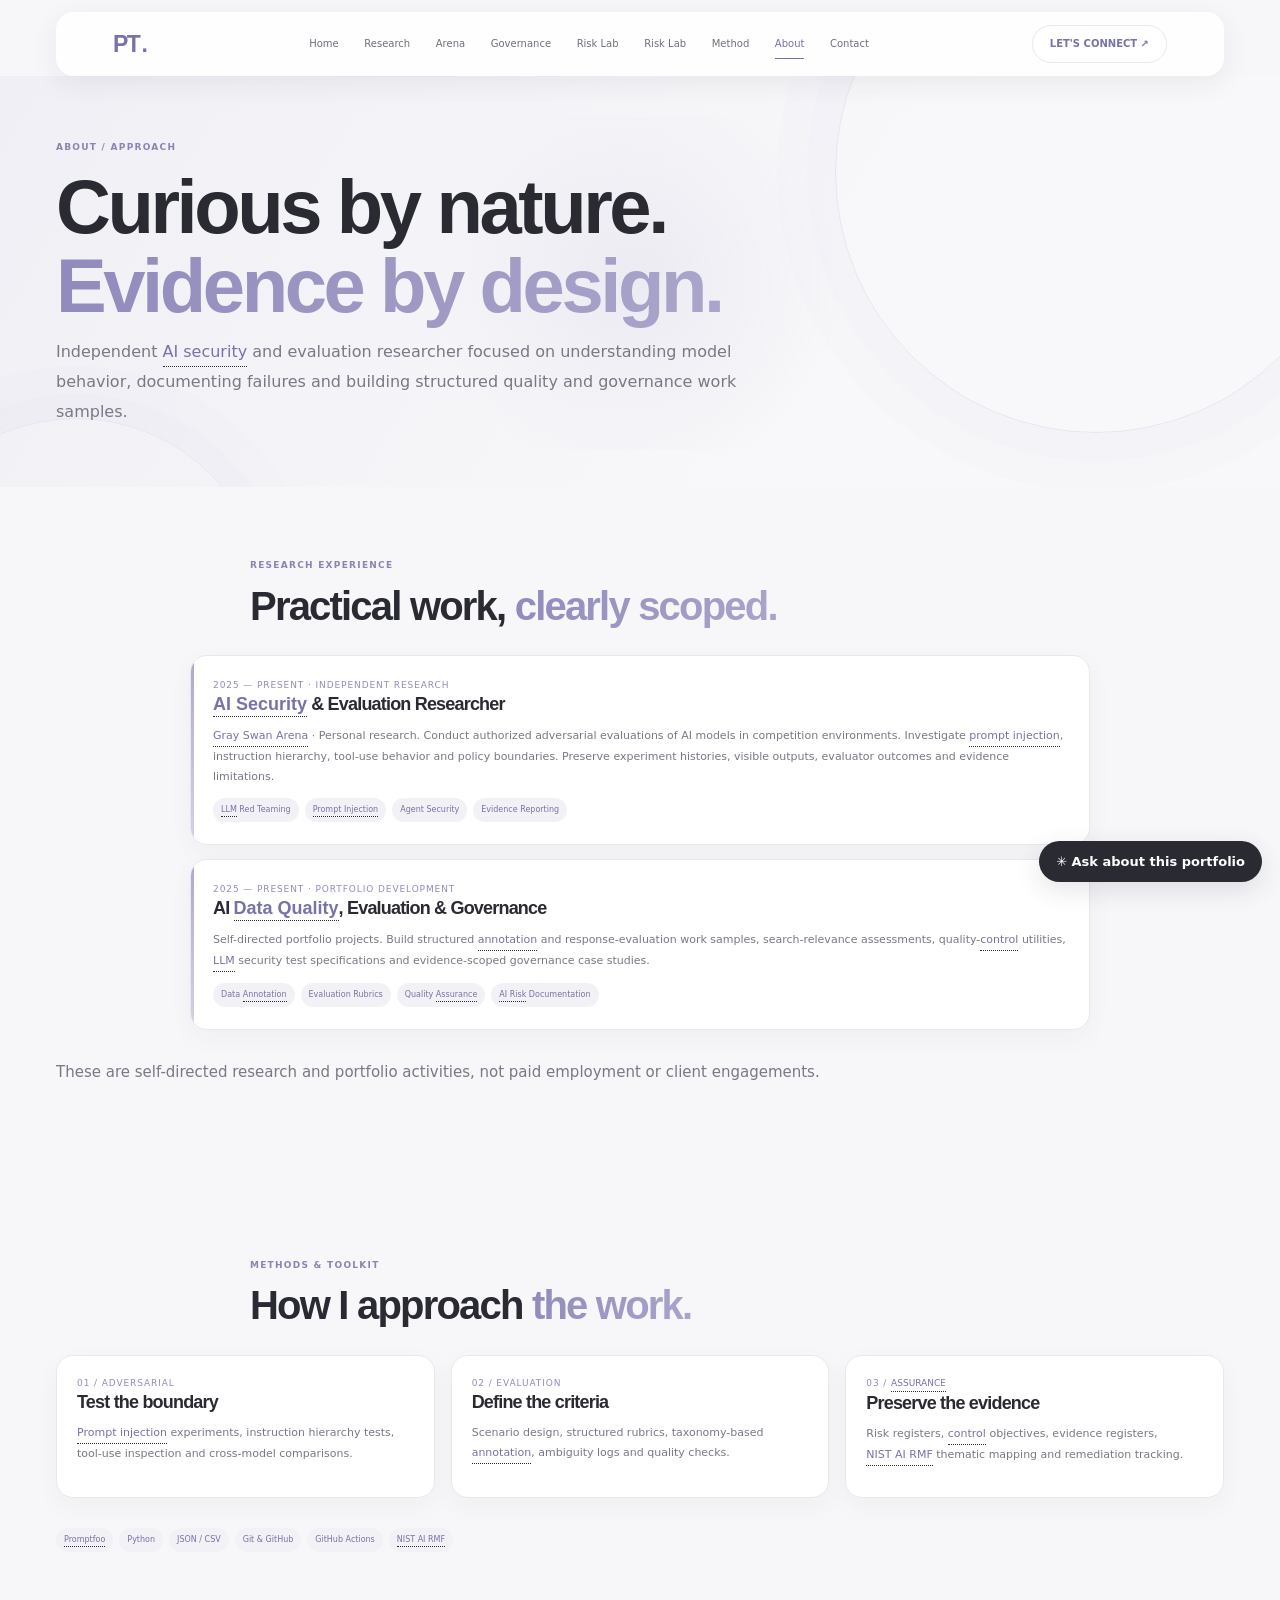
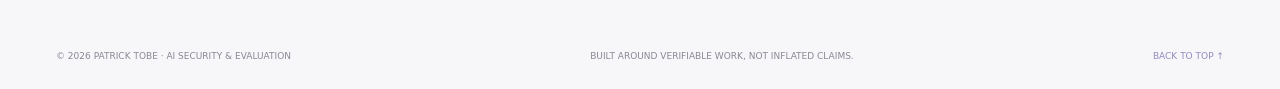
==== commit 3af7f5b4: "Apply homepage motion system consistently across portfolio pages" ====
--- a/about.html
+++ b/about.html
@@ -1 +1 @@
-<!doctype html><html lang="en"><head><meta charset="utf-8"><meta name="viewport" content="width=device-width,initial-scale=1"><meta name="theme-color" content="#ffffff"><meta name="description" content="Independent AI security and evaluation researcher. Experience, methods and toolkit."><title>About & Approach | Patrick Tobe</title><link rel="stylesheet" href="/assets/site.css?v=unified-motion-20261128"></head><body class="page-transition"><div class="cursor-glow"></div><header class="nav"><div class="wrap navin"><a class="brand" href="/">PT<b>.</b></a><nav class="links" aria-label="Main navigation"><a href="/">Home</a><a href="/research.html">Research</a><a href="/achievements.html">Arena</a><a href="/governance.html">Governance</a><a href="/risk-lab.html">Risk Lab</a><a href="/risk-lab.html">Risk Lab</a><a href="/methodology.html">Method</a><a href="/about.html" aria-current="page">About</a><a href="/contact.html">Contact</a></nav><a class="navcta" href="/contact.html">LET'S CONNECT ↗</a><button class="menu" aria-label="Toggle navigation" aria-expanded="false">☰</button></div></header><main><section class="page-hero"><div class="wrap"><div class="eyebrow">ABOUT / APPROACH</div><h1>Curious by nature.<br><span class="gradient-text">Evidence by design.</span></h1><p>Independent AI security and evaluation researcher focused on understanding model behavior, documenting failures and building structured quality and governance work samples.</p></div></section><section class="section"><div class="wrap"><div class="section-head"><div><div class="eyebrow">RESEARCH EXPERIENCE</div><h2>Practical work, <span class="gradient-text">clearly scoped.</span></h2></div></div><div class="timeline"><article class="timeline-item reveal"><div class="meta">2025 — PRESENT · INDEPENDENT RESEARCH</div><h3>AI Security & Evaluation Researcher</h3><p>Gray Swan Arena · Personal research. Conduct authorized adversarial evaluations of AI models in competition environments. Investigate prompt injection, instruction hierarchy, tool-use behavior and policy boundaries. Preserve experiment histories, visible outputs, evaluator outcomes and evidence limitations.</p><div class="tags"><span class="tag-pill">LLM Red Teaming</span><span class="tag-pill">Prompt Injection</span><span class="tag-pill">Agent Security</span><span class="tag-pill">Evidence Reporting</span></div></article><article class="timeline-item reveal"><div class="meta">2025 — PRESENT · PORTFOLIO DEVELOPMENT</div><h3>AI Data Quality, Evaluation & Governance</h3><p>Self-directed portfolio projects. Build structured annotation and response-evaluation work samples, search-relevance assessments, quality-control utilities, LLM security test specifications and evidence-scoped governance case studies.</p><div class="tags"><span class="tag-pill">Data Annotation</span><span class="tag-pill">Evaluation Rubrics</span><span class="tag-pill">Quality Assurance</span><span class="tag-pill">AI Risk Documentation</span></div></article></div><p class="footnote" style="color:#777984;margin:30px 0">These are self-directed research and portfolio activities, not paid employment or client engagements.</p></div></section><section class="section tint"><div class="wrap"><div class="section-head"><div><div class="eyebrow">METHODS & TOOLKIT</div><h2>How I approach <span class="gradient-text">the work.</span></h2></div></div><div class="cards"><article class="card"><div class="card-body"><div class="meta">01 / ADVERSARIAL</div><h3>Test the boundary</h3><p>Prompt injection experiments, instruction hierarchy tests, tool-use inspection and cross-model comparisons.</p></div></article><article class="card"><div class="card-body"><div class="meta">02 / EVALUATION</div><h3>Define the criteria</h3><p>Scenario design, structured rubrics, taxonomy-based annotation, ambiguity logs and quality checks.</p></div></article><article class="card"><div class="card-body"><div class="meta">03 / ASSURANCE</div><h3>Preserve the evidence</h3><p>Risk registers, control objectives, evidence registers, NIST AI RMF thematic mapping and remediation tracking.</p></div></article></div><div class="tags" style="margin-top:30px"><span class="tag-pill">Promptfoo</span><span class="tag-pill">Python</span><span class="tag-pill">JSON / CSV</span><span class="tag-pill">Git & GitHub</span><span class="tag-pill">GitHub Actions</span><span class="tag-pill">NIST AI RMF</span></div></div></section></main><footer class="wrap footer"><span>© 2026 PATRICK TOBE · AI SECURITY & EVALUATION</span><span>BUILT AROUND VERIFIABLE WORK, NOT INFLATED CLAIMS.</span><a href="#top" onclick="window.scrollTo({top:0,behavior:'smooth'});return false">BACK TO TOP ↑</a></footer><button class="backtop" aria-label="Back to top">↑</button><script src="/assets/portfolio-guide.js" defer></script><script src="/assets/site.js" defer></script></body></html>+<!doctype html><html lang="en"><head><meta charset="utf-8"><meta name="viewport" content="width=device-width,initial-scale=1"><meta name="theme-color" content="#ffffff"><meta name="description" content="Independent AI security and evaluation researcher. Experience, methods and toolkit."><title>About & Approach | Patrick Tobe</title><link rel="stylesheet" href="/assets/site.css?v=site-motion-global-20261128"></head><body class="page-transition"><div class="cursor-glow"></div><header class="nav"><div class="wrap navin"><a class="brand" href="/">PT<b>.</b></a><nav class="links" aria-label="Main navigation"><a href="/">Home</a><a href="/research.html">Research</a><a href="/achievements.html">Arena</a><a href="/governance.html">Governance</a><a href="/risk-lab.html">Risk Lab</a><a href="/risk-lab.html">Risk Lab</a><a href="/methodology.html">Method</a><a href="/about.html" aria-current="page">About</a><a href="/contact.html">Contact</a></nav><a class="navcta" href="/contact.html">LET'S CONNECT ↗</a><button class="menu" aria-label="Toggle navigation" aria-expanded="false">☰</button></div></header><main><section class="page-hero"><div class="wrap"><div class="eyebrow">ABOUT / APPROACH</div><h1>Curious by nature.<br><span class="gradient-text">Evidence by design.</span></h1><p>Independent AI security and evaluation researcher focused on understanding model behavior, documenting failures and building structured quality and governance work samples.</p></div></section><section class="section"><div class="wrap"><div class="section-head"><div><div class="eyebrow">RESEARCH EXPERIENCE</div><h2>Practical work, <span class="gradient-text">clearly scoped.</span></h2></div></div><div class="timeline"><article class="timeline-item reveal"><div class="meta">2025 — PRESENT · INDEPENDENT RESEARCH</div><h3>AI Security & Evaluation Researcher</h3><p>Gray Swan Arena · Personal research. Conduct authorized adversarial evaluations of AI models in competition environments. Investigate prompt injection, instruction hierarchy, tool-use behavior and policy boundaries. Preserve experiment histories, visible outputs, evaluator outcomes and evidence limitations.</p><div class="tags"><span class="tag-pill">LLM Red Teaming</span><span class="tag-pill">Prompt Injection</span><span class="tag-pill">Agent Security</span><span class="tag-pill">Evidence Reporting</span></div></article><article class="timeline-item reveal"><div class="meta">2025 — PRESENT · PORTFOLIO DEVELOPMENT</div><h3>AI Data Quality, Evaluation & Governance</h3><p>Self-directed portfolio projects. Build structured annotation and response-evaluation work samples, search-relevance assessments, quality-control utilities, LLM security test specifications and evidence-scoped governance case studies.</p><div class="tags"><span class="tag-pill">Data Annotation</span><span class="tag-pill">Evaluation Rubrics</span><span class="tag-pill">Quality Assurance</span><span class="tag-pill">AI Risk Documentation</span></div></article></div><p class="footnote" style="color:#777984;margin:30px 0">These are self-directed research and portfolio activities, not paid employment or client engagements.</p></div></section><section class="section tint"><div class="wrap"><div class="section-head"><div><div class="eyebrow">METHODS & TOOLKIT</div><h2>How I approach <span class="gradient-text">the work.</span></h2></div></div><div class="cards"><article class="card"><div class="card-body"><div class="meta">01 / ADVERSARIAL</div><h3>Test the boundary</h3><p>Prompt injection experiments, instruction hierarchy tests, tool-use inspection and cross-model comparisons.</p></div></article><article class="card"><div class="card-body"><div class="meta">02 / EVALUATION</div><h3>Define the criteria</h3><p>Scenario design, structured rubrics, taxonomy-based annotation, ambiguity logs and quality checks.</p></div></article><article class="card"><div class="card-body"><div class="meta">03 / ASSURANCE</div><h3>Preserve the evidence</h3><p>Risk registers, control objectives, evidence registers, NIST AI RMF thematic mapping and remediation tracking.</p></div></article></div><div class="tags" style="margin-top:30px"><span class="tag-pill">Promptfoo</span><span class="tag-pill">Python</span><span class="tag-pill">JSON / CSV</span><span class="tag-pill">Git & GitHub</span><span class="tag-pill">GitHub Actions</span><span class="tag-pill">NIST AI RMF</span></div></div></section></main><footer class="wrap footer"><span>© 2026 PATRICK TOBE · AI SECURITY & EVALUATION</span><span>BUILT AROUND VERIFIABLE WORK, NOT INFLATED CLAIMS.</span><a href="#top" onclick="window.scrollTo({top:0,behavior:'smooth'});return false">BACK TO TOP ↑</a></footer><button class="backtop" aria-label="Back to top">↑</button><script src="/assets/portfolio-guide.js" defer></script><script src="/assets/site.js" defer></script></body></html>
--- a/assets/site.css
+++ b/assets/site.css
@@ -393,3 +393,17 @@
 @media(prefers-reduced-motion:reduce){
  .arena-number,.project-list>.card,.timeline-item{transition:none!important}
 }
+
+/* Site-wide homepage motion language */
+.site-motion-ready .site-reveal{opacity:0;transform:translate3d(0,22px,0) scale(.99);transition:opacity .68s cubic-bezier(.2,.7,.2,1),transform .68s cubic-bezier(.2,.7,.2,1);transition-delay:var(--site-motion-delay,0ms)}
+.site-motion-ready .site-reveal.site-revealed{opacity:1;transform:translate3d(0,0,0) scale(1)}
+.site-hover{transition:transform .28s cubic-bezier(.2,.7,.2,1),border-color .28s ease,box-shadow .28s ease,background-color .28s ease}
+@media(hover:hover) and (pointer:fine){.site-hover:hover{transform:translate3d(0,-5px,0);border-color:rgba(145,139,189,.48);box-shadow:0 18px 42px rgba(41,42,50,.095)}.site-hover:focus-visible{outline:2px solid #aaa5ca;outline-offset:3px}.hero-copy,.page-hero .wrap{--site-pointer-x:50%;--site-pointer-y:50%}.hero-copy:after,.page-hero .wrap:after{content:"";position:absolute;z-index:-1;inset:-24px -30px;pointer-events:none;background:radial-gradient(280px circle at var(--site-pointer-x) var(--site-pointer-y),rgba(145,139,189,.105),transparent 72%);opacity:.9}}
+.scroll-progress{position:fixed;inset:0 auto auto 0;width:100%;height:3px;z-index:9999;transform:scaleX(0);transform-origin:left center;background:linear-gradient(90deg,#918bbd,#c3bfd9);pointer-events:none;will-change:transform}
+.backtop{position:fixed;right:22px;bottom:22px;z-index:90;width:42px;height:42px;border:1px solid rgba(145,139,189,.28);border-radius:50%;background:rgba(255,255,255,.92);color:#6f6a9f;box-shadow:0 8px 24px rgba(41,42,50,.10);opacity:0;visibility:hidden;transform:translateY(8px);transition:opacity .22s ease,transform .22s ease,visibility .22s ease;cursor:pointer}
+.backtop.show{opacity:1;visibility:visible;transform:translateY(0)}.backtop:hover{background:#f0eff5}
+.page-transition{animation:fadeIn .38s ease both}
+.page-hero:before{content:"";position:absolute;z-index:-1;left:-9%;bottom:-76%;width:min(35vw,380px);aspect-ratio:1;border:1px solid rgba(145,139,189,.12);border-radius:50%;box-shadow:0 0 0 24px rgba(145,139,189,.018),0 0 0 52px rgba(145,139,189,.014);pointer-events:none;animation:pageOrbit 18s ease-in-out infinite}
+@keyframes pageOrbit{0%,100%{transform:translate3d(0,0,0) rotate(0)}50%{transform:translate3d(0,-12px,0) rotate(8deg)}}
+@media(max-width:700px){.backtop{right:14px;bottom:14px;width:38px;height:38px}.page-hero:before{width:56vw;bottom:-65%}}
+@media(prefers-reduced-motion:reduce){.site-motion-ready .site-reveal{opacity:1!important;transform:none!important;transition:none!important}.site-hover,.backtop{transition:none!important}.page-hero:before{animation:none!important}.page-transition{animation:none!important}}
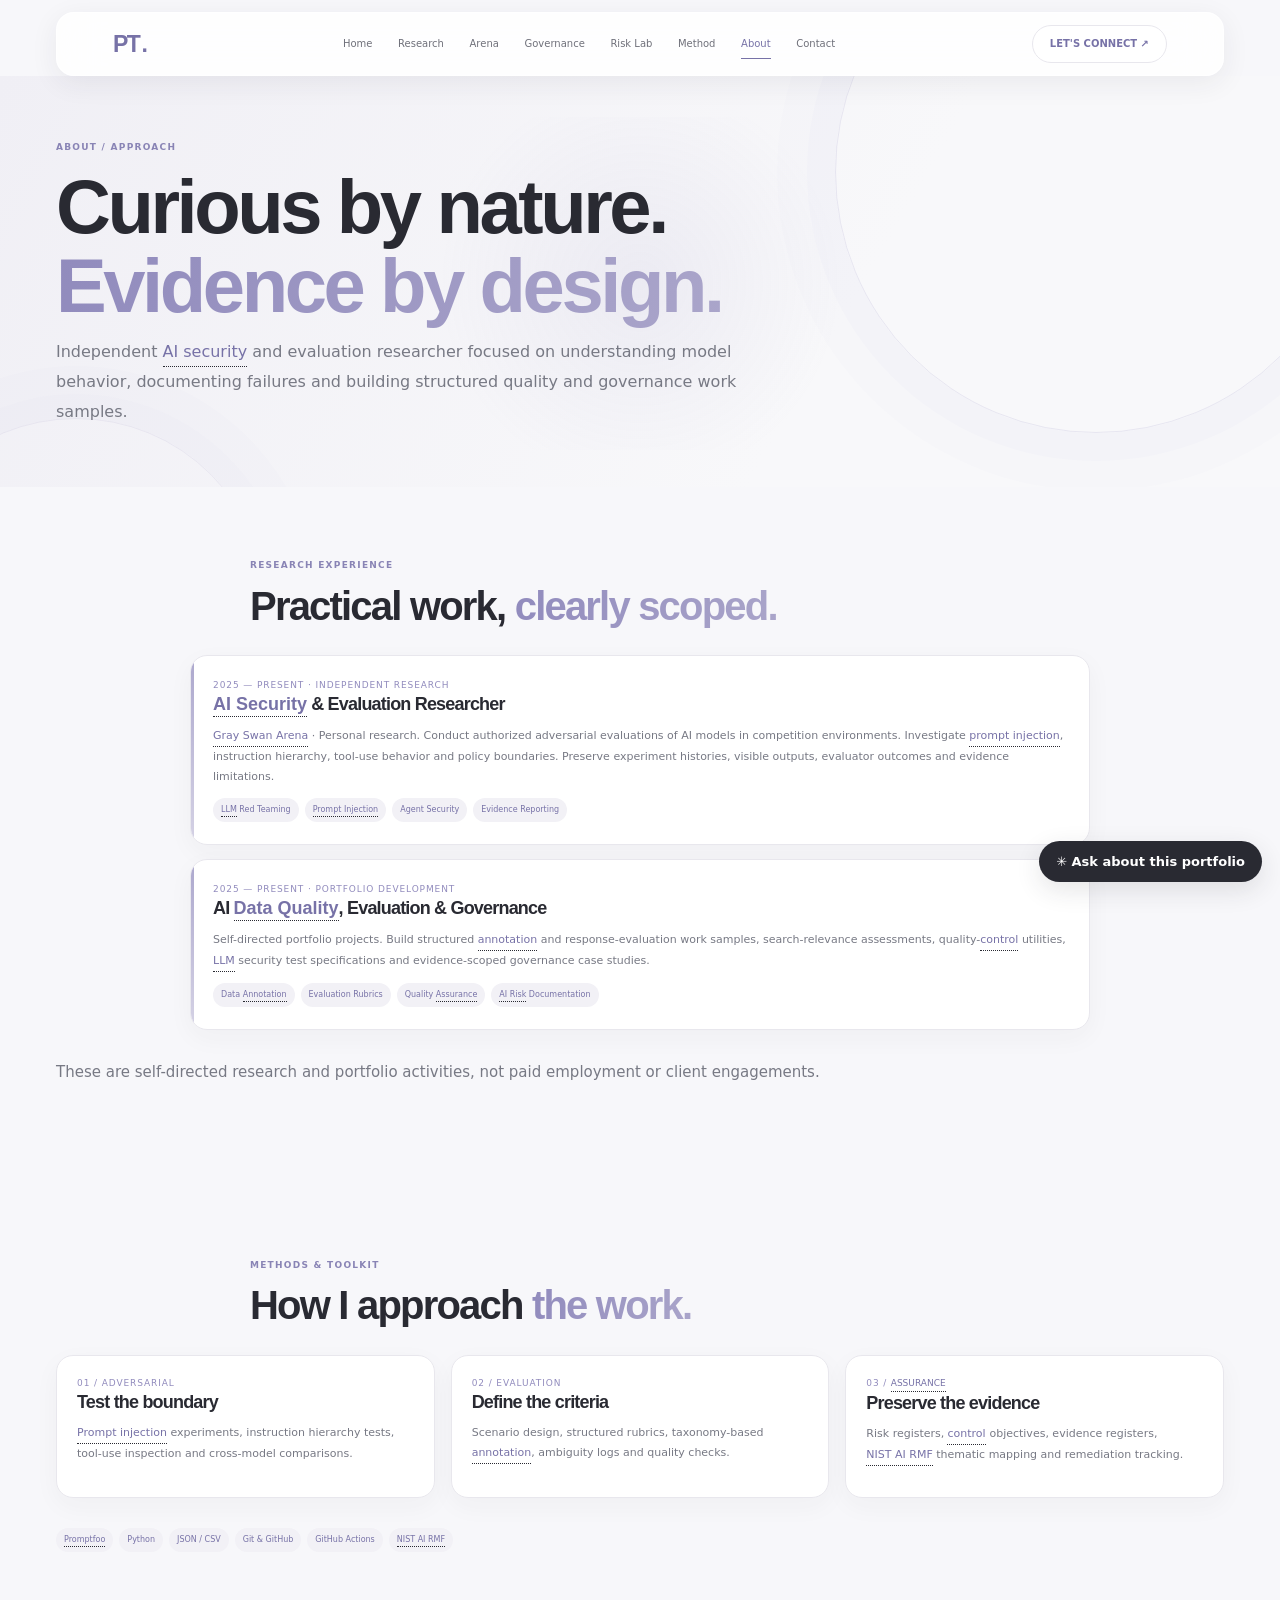
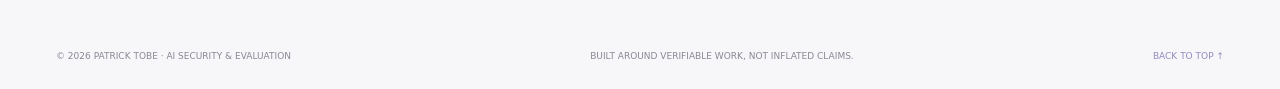
==== commit db450159: "Remove duplicate Risk Lab navigation links" ====
--- a/about.html
+++ b/about.html
@@ -1 +1 @@
-<!doctype html><html lang="en"><head><meta charset="utf-8"><meta name="viewport" content="width=device-width,initial-scale=1"><meta name="theme-color" content="#ffffff"><meta name="description" content="Independent AI security and evaluation researcher. Experience, methods and toolkit."><title>About & Approach | Patrick Tobe</title><link rel="stylesheet" href="/assets/site.css?v=site-motion-global-20261128"></head><body class="page-transition"><div class="cursor-glow"></div><header class="nav"><div class="wrap navin"><a class="brand" href="/">PT<b>.</b></a><nav class="links" aria-label="Main navigation"><a href="/">Home</a><a href="/research.html">Research</a><a href="/achievements.html">Arena</a><a href="/governance.html">Governance</a><a href="/risk-lab.html">Risk Lab</a><a href="/risk-lab.html">Risk Lab</a><a href="/methodology.html">Method</a><a href="/about.html" aria-current="page">About</a><a href="/contact.html">Contact</a></nav><a class="navcta" href="/contact.html">LET'S CONNECT ↗</a><button class="menu" aria-label="Toggle navigation" aria-expanded="false">☰</button></div></header><main><section class="page-hero"><div class="wrap"><div class="eyebrow">ABOUT / APPROACH</div><h1>Curious by nature.<br><span class="gradient-text">Evidence by design.</span></h1><p>Independent AI security and evaluation researcher focused on understanding model behavior, documenting failures and building structured quality and governance work samples.</p></div></section><section class="section"><div class="wrap"><div class="section-head"><div><div class="eyebrow">RESEARCH EXPERIENCE</div><h2>Practical work, <span class="gradient-text">clearly scoped.</span></h2></div></div><div class="timeline"><article class="timeline-item reveal"><div class="meta">2025 — PRESENT · INDEPENDENT RESEARCH</div><h3>AI Security & Evaluation Researcher</h3><p>Gray Swan Arena · Personal research. Conduct authorized adversarial evaluations of AI models in competition environments. Investigate prompt injection, instruction hierarchy, tool-use behavior and policy boundaries. Preserve experiment histories, visible outputs, evaluator outcomes and evidence limitations.</p><div class="tags"><span class="tag-pill">LLM Red Teaming</span><span class="tag-pill">Prompt Injection</span><span class="tag-pill">Agent Security</span><span class="tag-pill">Evidence Reporting</span></div></article><article class="timeline-item reveal"><div class="meta">2025 — PRESENT · PORTFOLIO DEVELOPMENT</div><h3>AI Data Quality, Evaluation & Governance</h3><p>Self-directed portfolio projects. Build structured annotation and response-evaluation work samples, search-relevance assessments, quality-control utilities, LLM security test specifications and evidence-scoped governance case studies.</p><div class="tags"><span class="tag-pill">Data Annotation</span><span class="tag-pill">Evaluation Rubrics</span><span class="tag-pill">Quality Assurance</span><span class="tag-pill">AI Risk Documentation</span></div></article></div><p class="footnote" style="color:#777984;margin:30px 0">These are self-directed research and portfolio activities, not paid employment or client engagements.</p></div></section><section class="section tint"><div class="wrap"><div class="section-head"><div><div class="eyebrow">METHODS & TOOLKIT</div><h2>How I approach <span class="gradient-text">the work.</span></h2></div></div><div class="cards"><article class="card"><div class="card-body"><div class="meta">01 / ADVERSARIAL</div><h3>Test the boundary</h3><p>Prompt injection experiments, instruction hierarchy tests, tool-use inspection and cross-model comparisons.</p></div></article><article class="card"><div class="card-body"><div class="meta">02 / EVALUATION</div><h3>Define the criteria</h3><p>Scenario design, structured rubrics, taxonomy-based annotation, ambiguity logs and quality checks.</p></div></article><article class="card"><div class="card-body"><div class="meta">03 / ASSURANCE</div><h3>Preserve the evidence</h3><p>Risk registers, control objectives, evidence registers, NIST AI RMF thematic mapping and remediation tracking.</p></div></article></div><div class="tags" style="margin-top:30px"><span class="tag-pill">Promptfoo</span><span class="tag-pill">Python</span><span class="tag-pill">JSON / CSV</span><span class="tag-pill">Git & GitHub</span><span class="tag-pill">GitHub Actions</span><span class="tag-pill">NIST AI RMF</span></div></div></section></main><footer class="wrap footer"><span>© 2026 PATRICK TOBE · AI SECURITY & EVALUATION</span><span>BUILT AROUND VERIFIABLE WORK, NOT INFLATED CLAIMS.</span><a href="#top" onclick="window.scrollTo({top:0,behavior:'smooth'});return false">BACK TO TOP ↑</a></footer><button class="backtop" aria-label="Back to top">↑</button><script src="/assets/portfolio-guide.js" defer></script><script src="/assets/site.js" defer></script></body></html>+<!doctype html><html lang="en"><head><meta charset="utf-8"><meta name="viewport" content="width=device-width,initial-scale=1"><meta name="theme-color" content="#ffffff"><meta name="description" content="Independent AI security and evaluation researcher. Experience, methods and toolkit."><title>About & Approach | Patrick Tobe</title><link rel="stylesheet" href="/assets/site.css?v=site-motion-global-20261128"></head><body class="page-transition"><div class="cursor-glow"></div><header class="nav"><div class="wrap navin"><a class="brand" href="/">PT<b>.</b></a><nav class="links" aria-label="Main navigation"><a href="/">Home</a><a href="/research.html">Research</a><a href="/achievements.html">Arena</a><a href="/governance.html">Governance</a><a href="/risk-lab.html">Risk Lab</a><a href="/methodology.html">Method</a><a href="/about.html" aria-current="page">About</a><a href="/contact.html">Contact</a></nav><a class="navcta" href="/contact.html">LET'S CONNECT ↗</a><button class="menu" aria-label="Toggle navigation" aria-expanded="false">☰</button></div></header><main><section class="page-hero"><div class="wrap"><div class="eyebrow">ABOUT / APPROACH</div><h1>Curious by nature.<br><span class="gradient-text">Evidence by design.</span></h1><p>Independent AI security and evaluation researcher focused on understanding model behavior, documenting failures and building structured quality and governance work samples.</p></div></section><section class="section"><div class="wrap"><div class="section-head"><div><div class="eyebrow">RESEARCH EXPERIENCE</div><h2>Practical work, <span class="gradient-text">clearly scoped.</span></h2></div></div><div class="timeline"><article class="timeline-item reveal"><div class="meta">2025 — PRESENT · INDEPENDENT RESEARCH</div><h3>AI Security & Evaluation Researcher</h3><p>Gray Swan Arena · Personal research. Conduct authorized adversarial evaluations of AI models in competition environments. Investigate prompt injection, instruction hierarchy, tool-use behavior and policy boundaries. Preserve experiment histories, visible outputs, evaluator outcomes and evidence limitations.</p><div class="tags"><span class="tag-pill">LLM Red Teaming</span><span class="tag-pill">Prompt Injection</span><span class="tag-pill">Agent Security</span><span class="tag-pill">Evidence Reporting</span></div></article><article class="timeline-item reveal"><div class="meta">2025 — PRESENT · PORTFOLIO DEVELOPMENT</div><h3>AI Data Quality, Evaluation & Governance</h3><p>Self-directed portfolio projects. Build structured annotation and response-evaluation work samples, search-relevance assessments, quality-control utilities, LLM security test specifications and evidence-scoped governance case studies.</p><div class="tags"><span class="tag-pill">Data Annotation</span><span class="tag-pill">Evaluation Rubrics</span><span class="tag-pill">Quality Assurance</span><span class="tag-pill">AI Risk Documentation</span></div></article></div><p class="footnote" style="color:#777984;margin:30px 0">These are self-directed research and portfolio activities, not paid employment or client engagements.</p></div></section><section class="section tint"><div class="wrap"><div class="section-head"><div><div class="eyebrow">METHODS & TOOLKIT</div><h2>How I approach <span class="gradient-text">the work.</span></h2></div></div><div class="cards"><article class="card"><div class="card-body"><div class="meta">01 / ADVERSARIAL</div><h3>Test the boundary</h3><p>Prompt injection experiments, instruction hierarchy tests, tool-use inspection and cross-model comparisons.</p></div></article><article class="card"><div class="card-body"><div class="meta">02 / EVALUATION</div><h3>Define the criteria</h3><p>Scenario design, structured rubrics, taxonomy-based annotation, ambiguity logs and quality checks.</p></div></article><article class="card"><div class="card-body"><div class="meta">03 / ASSURANCE</div><h3>Preserve the evidence</h3><p>Risk registers, control objectives, evidence registers, NIST AI RMF thematic mapping and remediation tracking.</p></div></article></div><div class="tags" style="margin-top:30px"><span class="tag-pill">Promptfoo</span><span class="tag-pill">Python</span><span class="tag-pill">JSON / CSV</span><span class="tag-pill">Git & GitHub</span><span class="tag-pill">GitHub Actions</span><span class="tag-pill">NIST AI RMF</span></div></div></section></main><footer class="wrap footer"><span>© 2026 PATRICK TOBE · AI SECURITY & EVALUATION</span><span>BUILT AROUND VERIFIABLE WORK, NOT INFLATED CLAIMS.</span><a href="#top" onclick="window.scrollTo({top:0,behavior:'smooth'});return false">BACK TO TOP ↑</a></footer><button class="backtop" aria-label="Back to top">↑</button><script src="/assets/portfolio-guide.js" defer></script><script src="/assets/site.js" defer></script></body></html>
